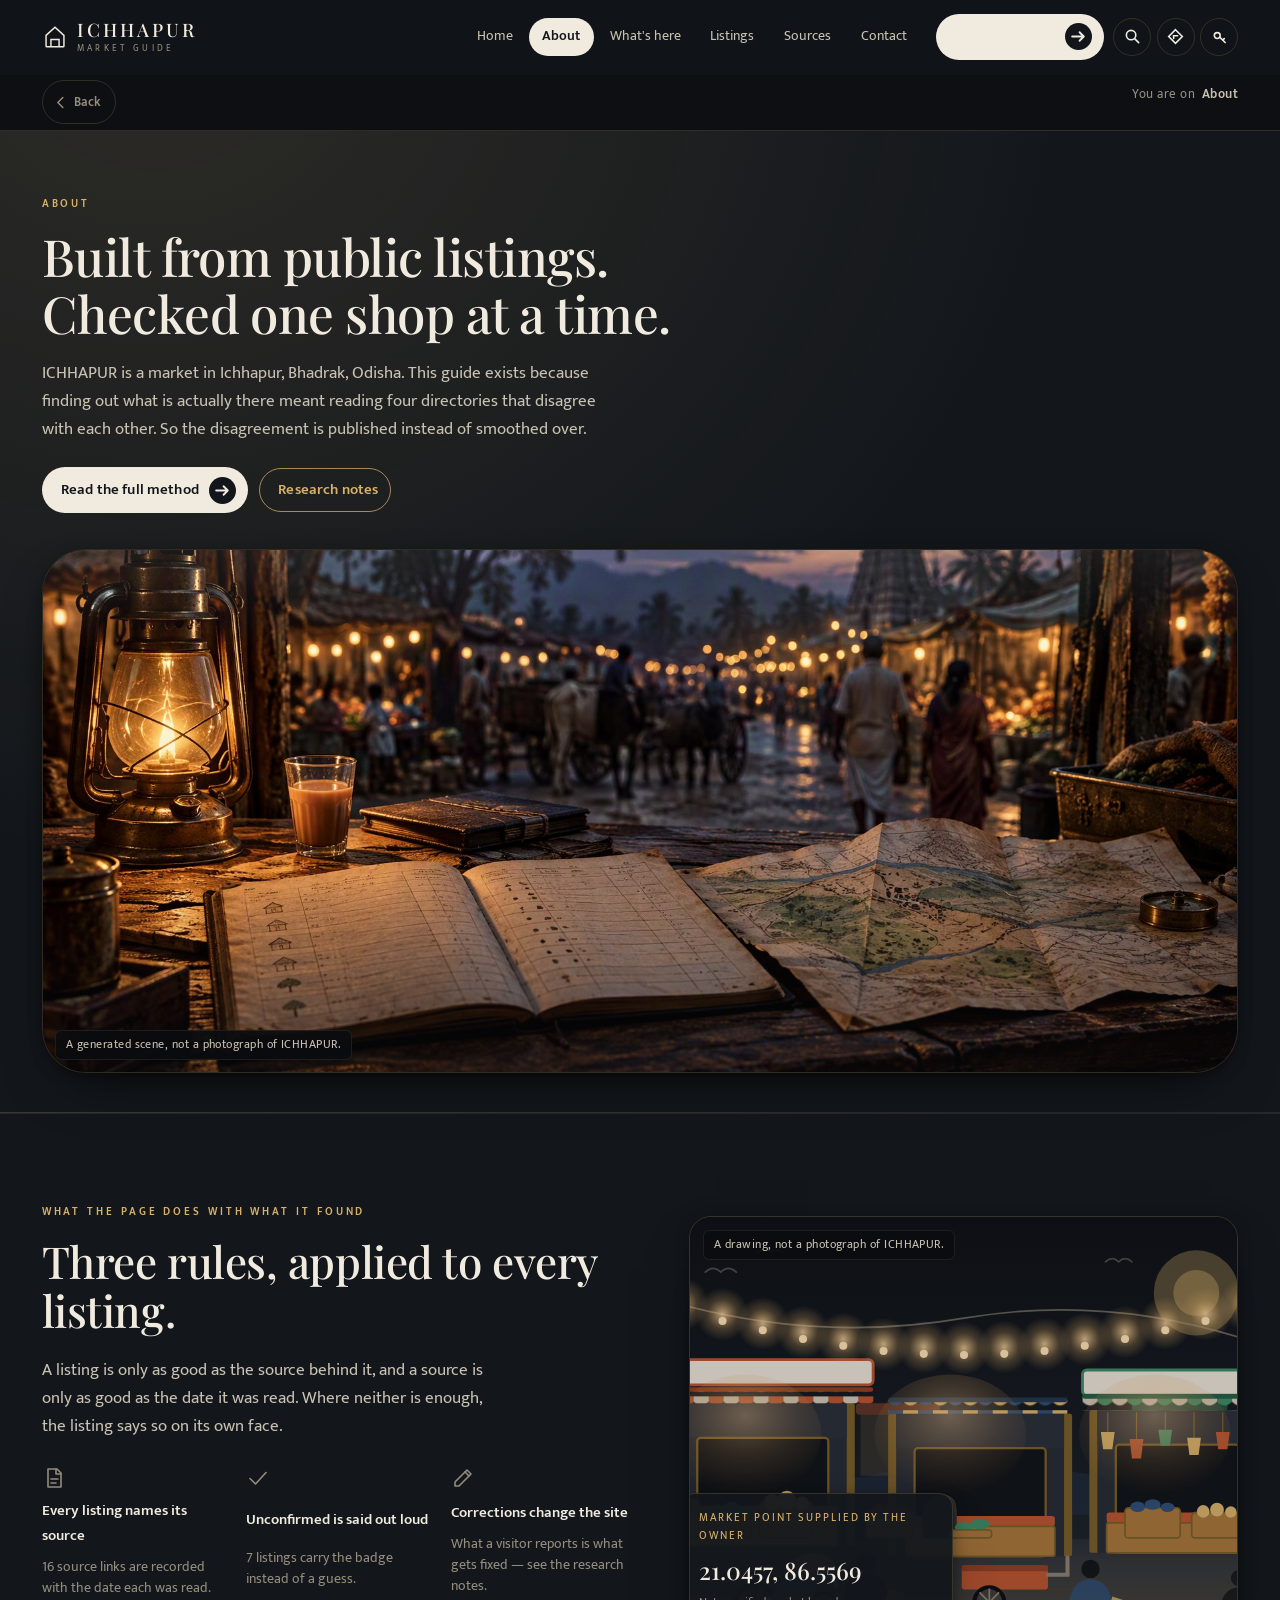
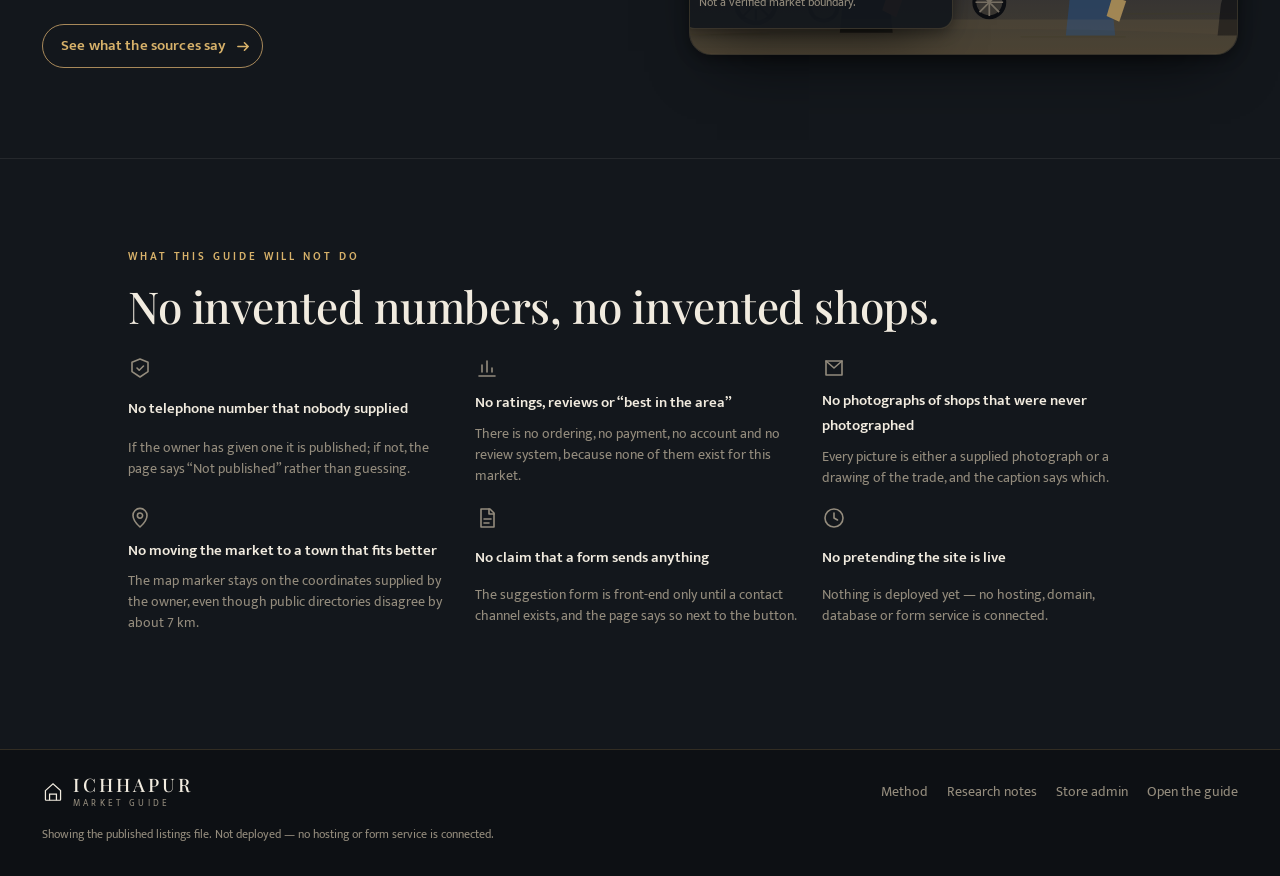
==== about.html @ 2d53d382 "ICHHAPUR market guide: eight pages from one data file Built with zero dependencies and no build step" ====
<!doctype html>
<html lang="en">
<head>
<meta charset="utf-8">
<meta name="viewport" content="width=device-width, initial-scale=1">
<title>About this guide — how the ICHHAPUR listings were gathered | Ichhapur, Bhadrak, Odisha 756127</title>
<meta name="description" content="How the ICHHAPUR market guide puts together its listings: what counts as a source, how an unconfirmed shop is labelled, and what the page will not invent.">
<meta name="theme-color" content="#0d0f12">
<link rel="icon" href="data:image/svg+xml,%3Csvg xmlns='http://www.w3.org/2000/svg' viewBox='0 0 32 32'%3E%3Crect width='32' height='32' rx='7' fill='%230d0f12'/%3E%3Cpath d='M6 15 16 7l10 8v10a1 1 0 0 1-1 1H7a1 1 0 0 1-1-1z' fill='none' stroke='%23d8b26a' stroke-width='2'/%3E%3C/svg%3E">
<link rel="preconnect" href="https://fonts.googleapis.com">
<link rel="preconnect" href="https://fonts.gstatic.com" crossorigin>
<link rel="stylesheet" href="https://fonts.googleapis.com/css2?family=Playfair+Display:wght@400;500;600&family=Mukta:wght@300;400;600;700&display=swap">
<link rel="stylesheet" href="assets/css/site-chrome.css">
<link rel="stylesheet" href="assets/css/landing.css">
<link rel="canonical" href="about.html">
<script>document.documentElement.className += " dk-js";</script>
</head>

<body class="dk">

<a class="dk-skip" href="#main">Skip to the content</a>

<div class="dk-frame">

  <main id="main">

    <header class="pagehead">
      <p class="eyebrow eyebrow--light">About</p>
      <h1>Built from public listings.<br>Checked one shop at a time.</h1>
      <p class="pagehead__lede">
        ICHHAPUR is a market in Ichhapur, Bhadrak, Odisha. This guide exists because finding
        out what is actually there meant reading four directories that disagree with each
        other. So the disagreement is published instead of smoothed over.
      </p>
      <div class="pagehead__row">
        <a class="pill pill--solid" href="index.html#about">
          Read the full method
          <svg width="15" height="15" viewBox="0 0 16 16" aria-hidden="true" focusable="false"><path d="M2 8h11M9 4l4 4-4 4" fill="none" stroke="currentColor" stroke-width="1.7" stroke-linecap="round" stroke-linejoin="round"/></svg>
        </a>
        <a class="pill pill--ghost" href="docs/research-notes.md">Research notes</a>
      </div>

      <figure class="pageshot">
        <img src="assets/img/dark/page-about.jpg" width="1792" height="1024"
             alt="Illustration of a market counter at dusk: a lit brass lantern beside an open ledger and a folded map, with a street of stalls and hanging bulbs receding behind."
             decoding="async">
        <figcaption class="shot__note">A generated scene, not a photograph of ICHHAPUR.</figcaption>
      </figure>
    </header>

    <section class="band band--about">
      <div class="band__grid">
        <div class="band__copy" data-reveal>
          <p class="eyebrow">What the page does with what it found</p>
          <h2>Three rules, applied to every listing.</h2>
          <p class="band__lede">
            A listing is only as good as the source behind it, and a source is only as good as
            the date it was read. Where neither is enough, the listing says so on its own face.
          </p>
          <ul class="feats" id="aboutFeats"></ul>
          <a class="pill pill--ghost" href="sources.html">
            See what the sources say
            <svg width="15" height="15" viewBox="0 0 16 16" aria-hidden="true" focusable="false"><path d="M2 8h11M9 4l4 4-4 4" fill="none" stroke="currentColor" stroke-width="1.7" stroke-linecap="round" stroke-linejoin="round"/></svg>
          </a>
        </div>

        <figure class="shot shot--tall" data-reveal>
          <img src="assets/img/dark/market-street-night.svg" width="1200" height="760"
               alt="Drawing of the market street at evening: three stalls under striped awnings with blank signboards, lit by a string of bulbs, with crates of produce, a hand cart, a cycle rickshaw and shoppers seen from behind."
               loading="lazy" decoding="async">
          <figcaption class="shot__note">A drawing, not a photograph of ICHHAPUR.</figcaption>
          <div class="floatcard">
            <span class="floatcard__k">Market point supplied by the owner</span>
            <strong id="floatCoords">21.0457, 86.5569</strong>
            <span class="floatcard__m" id="floatNote">Not a verified market boundary.</span>
          </div>
        </figure>
      </div>
    </section>

    <section class="band band--listings">
      <div class="band__copy band__copy--wide" data-reveal>
        <p class="eyebrow">What this guide will not do</p>
        <h2>No invented numbers, no invented shops.</h2>
        <ul class="feats" id="dontList">
          <li class="feat">
            <span class="feat__ico" aria-hidden="true">
              <svg width="24" height="24" viewBox="0 0 24 24" fill="none" stroke="currentColor" stroke-width="1.6" stroke-linecap="round" stroke-linejoin="round" focusable="false"><path d="M12 3 4 6.2v9.4L12 21l8-5.4V6.2z"/><path d="m9 12 2.2 2.2L15.5 10"/></svg>
            </span>
            <b>No telephone number that nobody supplied</b>
            <span>If the owner has given one it is published; if not, the page says “Not published” rather than guessing.</span>
          </li>
          <li class="feat">
            <span class="feat__ico" aria-hidden="true">
              <svg width="24" height="24" viewBox="0 0 24 24" fill="none" stroke="currentColor" stroke-width="1.6" stroke-linecap="round" stroke-linejoin="round" focusable="false"><path d="M4 20h16"/><path d="M7 16V9M12 16V5M17 16v-4"/></svg>
            </span>
            <b>No ratings, reviews or “best in the area”</b>
            <span>There is no ordering, no payment, no account and no review system, because none of them exist for this market.</span>
          </li>
          <li class="feat">
            <span class="feat__ico" aria-hidden="true">
              <svg width="24" height="24" viewBox="0 0 24 24" fill="none" stroke="currentColor" stroke-width="1.6" stroke-linecap="round" stroke-linejoin="round" focusable="false"><path d="M4 5h16v14H4z"/><path d="m4 5 8 7 8-7"/></svg>
            </span>
            <b>No photographs of shops that were never photographed</b>
            <span>Every picture is either a supplied photograph or a drawing of the trade, and the caption says which.</span>
          </li>
          <li class="feat">
            <span class="feat__ico" aria-hidden="true">
              <svg width="24" height="24" viewBox="0 0 24 24" fill="none" stroke="currentColor" stroke-width="1.6" stroke-linecap="round" stroke-linejoin="round" focusable="false"><path d="M12 21s7-6.4 7-11.6A7 7 0 0 0 5 9.4C5 14.6 12 21 12 21z"/><path d="M12 12.2a2.6 2.6 0 1 0 0-5.2 2.6 2.6 0 0 0 0 5.2z"/></svg>
            </span>
            <b>No moving the market to a town that fits better</b>
            <span>The map marker stays on the coordinates supplied by the owner, even though public directories disagree by about 7 km.</span>
          </li>
          <li class="feat">
            <span class="feat__ico" aria-hidden="true">
              <svg width="24" height="24" viewBox="0 0 24 24" fill="none" stroke="currentColor" stroke-width="1.6" stroke-linecap="round" stroke-linejoin="round" focusable="false"><path d="M6 3h9l4 4v14H6z"/><path d="M14 3v5h5"/><path d="M9 13h7M9 17h5"/></svg>
            </span>
            <b>No claim that a form sends anything</b>
            <span>The suggestion form is front-end only until a contact channel exists, and the page says so next to the button.</span>
          </li>
          <li class="feat">
            <span class="feat__ico" aria-hidden="true">
              <svg width="24" height="24" viewBox="0 0 24 24" fill="none" stroke="currentColor" stroke-width="1.6" stroke-linecap="round" stroke-linejoin="round" focusable="false"><circle cx="12" cy="12" r="9"/><path d="M12 7v5l3.5 2"/></svg>
            </span>
            <b>No pretending the site is live</b>
            <span>Nothing is deployed yet — no hosting, domain, database or form service is connected.</span>
          </li>
        </ul>
      </div>
    </section>

  </main>

</div><!-- /.dk-frame -->

<script src="data/stores.js"></script>
<script src="assets/js/market-data.js"></script>
<script src="assets/js/site-nav.js"></script>
<script src="assets/js/landing.js"></script>
</body>
</html>
---- assets/css/site-chrome.css ----
/* ============================================================================
   ICHHAPUR Market — shared page chrome
   ----------------------------------------------------------------------------
   The masthead, the back bar and the footer are identical on every page, so
   they live in one stylesheet and one script instead of being copied around.

   The colours are declared on the chrome elements themselves rather than on
   :root. That is deliberate: the guide (index.html) is a light cream page that
   loads this file for its header, and a :root block here would repaint its
   body text with dark-theme values.
   ========================================================================= */

.masthead,
.backbar,
.dk-foot,
.dk-skip {
  --frame: #101317;
  --ink: #f1ebdf;
  --ink-soft: #c9c1b2;
  --muted: #948c7d;
  --gold: #d8b26a;
  --gold-dim: #a8895a;
  --line: rgba(216, 178, 106, .18);
  --glass: rgba(255, 255, 255, .045);
  --serif: "Playfair Display", "Iowan Old Style", Georgia, "Times New Roman", serif;
  --sans: "Mukta", "Noto Sans", system-ui, -apple-system, "Segoe UI", sans-serif;
  --gutter: clamp(1.1rem, 4vw, 2.6rem);
  --ease: cubic-bezier(.22, .75, .28, 1);
  position: relative;
  box-sizing: border-box;
  color: var(--ink);
  font-family: var(--sans);
  line-height: 1.5;
}
.masthead *,
.backbar *,
.dk-foot *,
.dk-skip * { box-sizing: border-box; }
.masthead a,
.dk-foot a,
.backbar a { color: inherit; text-decoration: none; }
.masthead :focus-visible,
.backbar :focus-visible,
.dk-foot :focus-visible,
.dk-skip:focus-visible { outline: 2px solid var(--gold); outline-offset: 3px; border-radius: 4px; }

/* ------------------------------------------------------------- skip link */
.dk-skip {
  position: absolute; left: -9999px; top: 0; z-index: 60;
  background: var(--gold); color: #14100a; padding: .7rem 1.1rem; border-radius: 0 0 10px 0;
  font-weight: 600;
}
.dk-skip:focus { left: 0; }

/* -------------------------------------------------------------- masthead */
.masthead {
  position: sticky; top: 0; z-index: 40;
  display: flex; align-items: center; gap: 1rem;
  padding: .85rem var(--gutter);
  background: var(--frame);
  border-bottom: 1px solid transparent;
  transition: border-color .25s, background .25s;
}
.masthead.is-stuck { border-bottom-color: var(--line); background: #0d0f13; }

.brand { display: flex; align-items: center; gap: .6rem; color: var(--gold); flex: 0 0 auto; }
.brand__mark { display: grid; place-items: center; }
.brand__words { display: grid; line-height: 1; }
.brand__words b { font-family: var(--serif); font-weight: 500; font-size: 1.16rem; letter-spacing: .16em; color: var(--ink); }
.brand__words i { font-style: normal; font-size: .58rem; letter-spacing: .34em; text-transform: uppercase; color: var(--muted); margin-top: .28rem; }

.mastnav { margin-left: auto; }
.mastnav ul { display: flex; gap: .15rem; margin: 0; padding: 0; list-style: none; }
.mastnav li { margin: 0; }
.mastnav a {
  display: block; padding: .52rem .85rem; border-radius: 999px;
  font-size: .87rem; color: var(--ink-soft); transition: color .2s, background .2s;
}
.mastnav a:hover { color: var(--ink); background: var(--glass); }
.mastnav a[aria-current="page"] { background: var(--ink); color: #14171c; font-weight: 600; }

.masthead__tail { display: flex; align-items: center; gap: .55rem; }
.roundrow { display: flex; gap: .35rem; }
.round {
  display: grid; place-items: center; width: 38px; height: 38px; border-radius: 50%;
  border: 1px solid var(--line); color: var(--ink-soft);
  transition: color .2s, border-color .2s, background .2s;
}
.round:hover { color: var(--gold); border-color: var(--gold-dim); background: var(--glass); }

.burger {
  display: none; width: 42px; height: 38px; border: 1px solid var(--line);
  border-radius: 10px; background: none; padding: 0; cursor: pointer;
}
.burger span { display: block; width: 17px; height: 1.6px; background: var(--ink); margin: 4px auto; transition: transform .25s var(--ease); }
.nav-open .burger span:first-child { transform: translateY(3px) rotate(45deg); }
.nav-open .burger span:last-child { transform: translateY(-3px) rotate(-45deg); }

/* ------------------------------------------------------------------ pills */
.pill {
  display: inline-flex; align-items: center; gap: .6rem;
  min-height: 44px; padding: .55rem .7rem .55rem 1.15rem;
  border-radius: 999px; font-size: .92rem; font-weight: 600; letter-spacing: .01em;
  border: 1px solid transparent; touch-action: manipulation;
  transition: transform .18s var(--ease), background .2s, border-color .2s, color .2s;
}
.pill:hover { transform: translateY(-1px); }
.pill--solid { background: var(--ink); color: #12151a; }
.pill--solid:hover { background: #fff; }
.pill--solid svg {
  display: grid; place-items: center; background: #12151a; color: var(--ink);
  border-radius: 50%; padding: 5px; width: 27px; height: 27px;
}
.pill--ghost { border-color: var(--gold-dim); color: var(--gold); }
.pill--ghost:hover { background: rgba(216, 178, 106, .1); border-color: var(--gold); }
.pillrow { display: flex; flex-wrap: wrap; gap: .7rem; }

/* -------------------------------------------------------------- back bar */
/* Every page except Home gets one. It is a real link to the page above it, so
   it still works before site-nav.js runs; the script only upgrades it to a
   "go back the way you came" when there is somewhere to go back to.
   It sticks just under the masthead — site-nav.js measures the masthead and
   writes the offset, because that height comes from padding and font size and
   is not a number worth hard-coding here. */
.backbar {
  position: sticky; z-index: 39;
  display: flex; align-items: center; gap: .6rem;
  padding: .35rem var(--gutter);
  background: #0d0f13;
  border-bottom: 1px solid var(--line);
  font-size: .82rem; color: var(--muted);
}
.backbar__btn {
  display: inline-flex; align-items: center; gap: .45rem;
  min-height: 44px; padding: .4rem .85rem .4rem .6rem;
  border: 1px solid var(--line); border-radius: 999px;
  color: var(--ink-soft); font-weight: 600; background: none; cursor: pointer;
  transition: color .2s, border-color .2s, background .2s;
}
.backbar__btn:hover { color: var(--gold); border-color: var(--gold-dim); background: var(--glass); }
.backbar__btn svg { transition: transform .2s var(--ease); }
.backbar__btn:hover svg { transform: translateX(-3px); }
.backbar__here { display: flex; align-items: center; gap: .4rem; margin-left: auto; letter-spacing: .04em; }
.backbar__here b { color: var(--ink-soft); font-weight: 600; }

/* ---------------------------------------------------------------- footer */
.dk-foot {
  display: flex; flex-wrap: wrap; align-items: center; gap: 1.1rem 1.8rem;
  padding: 1.6rem var(--gutter) 2rem; border-top: 1px solid var(--line);
  background: #0d1014;
}
.brand--foot { color: var(--gold); }
.dk-foot__nav { display: flex; flex-wrap: wrap; gap: 1.2rem; margin-left: auto; font-size: .87rem; }
.dk-foot__nav a { color: var(--muted); transition: color .2s; }
.dk-foot__nav a:hover { color: var(--gold); }
.dk-foot__status { width: 100%; margin: 0; font-size: .78rem; color: var(--muted); }
.dk-foot__status.is-local { color: var(--gold); }

/* ------------------------------------------------------------ responsive */
@media (max-width: 899px) {
  .mastnav {
    position: fixed; inset: 62px 0 auto; padding: .6rem var(--gutter) 1.2rem;
    background: rgba(13, 15, 19, .98); border-bottom: 1px solid var(--line);
    display: none; margin-left: 0; z-index: 39;
  }
  .nav-open .mastnav { display: block; }
  .mastnav ul { flex-direction: column; gap: .1rem; }
  .mastnav a { padding: .8rem .4rem; border-radius: 8px; font-size: 1rem; min-height: 44px; }
  .burger { display: block; }
  .masthead__tail .pill--solid { display: none; }
  .backbar__here { display: none; }
}

@media (prefers-reduced-motion: reduce) {
  .pill:hover { transform: none; }
  .backbar__btn:hover svg { transform: none; }
  .masthead { transition: none; }
}

/* The chrome carries its own colour tokens, so a page's contrast override does
   not reach it — this raises the header, back bar and footer too. */
@media (prefers-contrast: more) {
  .masthead, .backbar, .dk-foot, .dk-skip {
    --muted: #c4bcad;
    --line: rgba(216, 178, 106, .5);
  }
  .mastnav a { color: var(--ink); }
}

@media print {
  .masthead, .backbar, .dk-foot { display: none !important; }
}
---- assets/css/landing.css ----
/* ============================================================================
   ICHHAPUR Market — landing page, dark gold theme
   ----------------------------------------------------------------------------
   Self-contained: this page does not load styles.css, so the guide keeps its
   own light identity untouched. Colours and type are re-declared here.

   Content rule that shapes this file: every number, label and quotation on the
   page is computed from data/stores.js. Nothing here is a stock statistic, a
   star rating or a customer review, because none of those exist for this market.
   ========================================================================= */

/* --------------------------------------------------------------- 1. tokens */
:root {
  --bg: #0b0d10;
  --frame: #101317;
  --band: #13171c;
  --band-2: #171c22;
  --panel: #1a2027;
  --ink: #f1ebdf;
  --ink-soft: #c9c1b2;
  --muted: #948c7d;
  --gold: #d8b26a;
  --gold-dim: #a8895a;
  --clay: #b8552f;
  --palm: #3f8b66;
  --line: rgba(216, 178, 106, .18);
  --line-soft: rgba(241, 235, 223, .08);
  --glass: rgba(255, 255, 255, .045);
  --glass-2: rgba(255, 255, 255, .07);
  --shadow: 0 24px 60px -28px rgba(0, 0, 0, .85), 0 4px 14px rgba(0, 0, 0, .35);
  --serif: "Playfair Display", "Iowan Old Style", Georgia, "Times New Roman", serif;
  --sans: "Mukta", "Noto Sans", system-ui, -apple-system, "Segoe UI", sans-serif;
  --gutter: clamp(1.1rem, 4vw, 2.6rem);
  --r: 14px;
  --r-lg: 22px;
  --ease: cubic-bezier(.22, .75, .28, 1);
}

/* ---------------------------------------------------------------- 2. reset */
*, *::before, *::after { box-sizing: border-box; }
html { -webkit-text-size-adjust: 100%; scroll-behavior: smooth; }
body {
  margin: 0; background: var(--bg); color: var(--ink);
  font-family: var(--sans); font-weight: 400; font-size: clamp(1rem, .96rem + .2vw, 1.06rem);
  line-height: 1.65; overflow-wrap: break-word;
}
img, svg { display: block; max-width: 100%; }
h1, h2, h3 { font-family: var(--serif); font-weight: 500; line-height: 1.12; margin: 0 0 .5em; letter-spacing: -.01em; }
h1 { font-size: clamp(2.5rem, 6.2vw, 4.4rem); }
h2 { font-size: clamp(1.85rem, 3.5vw, 2.75rem); }
h3 { font-size: 1.16rem; font-family: var(--sans); font-weight: 600; line-height: 1.3; }
p { margin: 0 0 1rem; }
a { color: inherit; text-decoration: none; }
ul, ol, dl, dd { margin: 0; padding: 0; list-style: none; }
button { font: inherit; color: inherit; background: none; border: 0; cursor: pointer; }
:focus-visible { outline: 2px solid var(--gold); outline-offset: 3px; border-radius: 4px; }

/* ------------------------------------------------------- 3. page container */
/* The page used to float as a rounded card on top of a blurred copy of itself.
   It now runs edge to edge, so this is just the background colour.
   The masthead, back bar and footer are shared with every other page and live
   in site-chrome.css. */
.dk-frame { position: relative; background: var(--frame); overflow-x: clip; }

/* -------------------------------------------------------------- 6. hero */
/* The photograph is a backdrop, so it gets its own layer and its own opacity:
   `.hero__media` holds the image and nothing else, which keeps the text, the
   stat cards and the buttons at full strength above it. The colour on `.hero`
   is what shows if the image fails to load. */
.hero { position: relative; isolation: isolate; overflow: hidden; background-color: #0b0d10; }
.hero__media { position: absolute; inset: 0; z-index: -2; }
.hero__media img {
  width: 100%; height: 100%; object-fit: cover; object-position: 62% 62%;
  opacity: .8;
}
/* Light enough on the right for the storefronts to read, heavy enough on the
   left for the headline, and darker along the bottom where the copy sits. */
.hero::after {
  content: ""; position: absolute; inset: 0; z-index: -1;
  background:
    linear-gradient(90deg, rgba(11, 13, 16, .93) 0 20%, rgba(11, 13, 16, .6) 44%, rgba(11, 13, 16, .16) 72%, rgba(11, 13, 16, .34) 100%),
    linear-gradient(0deg, rgba(11, 13, 16, .84) 0 9%, rgba(11, 13, 16, .22) 44%, rgba(11, 13, 16, .4) 100%);
}
.hero__ghost {
  position: absolute; top: clamp(.4rem, 3vw, 2.2rem); left: 50%; transform: translateX(-50%);
  z-index: -1; margin: 0; white-space: nowrap; pointer-events: none;
  font-family: var(--serif); font-weight: 500;
  font-size: clamp(4.4rem, 17vw, 12.5rem); letter-spacing: .1em; line-height: .8;
  color: rgba(241, 235, 223, .1);
  text-shadow: 0 0 60px rgba(216, 178, 106, .12);
}
.hero__inner {
  display: grid; gap: 2rem; align-items: end;
  min-height: clamp(520px, 74vh, 720px);
  padding: clamp(3rem, 9vw, 6rem) var(--gutter) clamp(4.2rem, 8vw, 5.6rem);
}
.hero__copy { max-width: 34rem; }
.hero__copy h1 { margin-bottom: .35em; }
.hero__lede { color: var(--ink-soft); font-size: 1.04rem; max-width: 33ch; margin-bottom: 1.6rem; }

.eyebrow {
  font-size: .7rem; letter-spacing: .26em; text-transform: uppercase;
  color: var(--gold); font-weight: 600; margin: 0 0 .9rem;
}
.eyebrow--light { color: var(--gold); }

.statcards { display: grid; gap: .7rem; margin-left: auto; width: min(100%, 19rem); }
/* iOS-style frosted glass: a 40% fill sitting on a blurred, saturated copy of
   whatever the hero shows behind it, lit from the top edge. The blur is on the
   card's own backdrop only — no text, image or button inherits an opacity. */
.statcard {
  position: relative; padding: .95rem 1.1rem 1rem;
  background: rgba(22, 28, 36, .4);
  -webkit-backdrop-filter: blur(18px) saturate(180%);
  backdrop-filter: blur(18px) saturate(180%);
  border: 1px solid rgba(241, 235, 223, .16);
  border-radius: 18px;
  box-shadow: 0 10px 28px rgba(6, 8, 11, .34), inset 0 1px 0 rgba(255, 255, 255, .22);
}
/* the sheen that makes the top edge read as glass */
.statcard::after {
  content: ""; position: absolute; inset: 0; border-radius: inherit; pointer-events: none;
  background: linear-gradient(180deg,
    rgba(255, 255, 255, .2) 0, rgba(255, 255, 255, .05) 34%, rgba(255, 255, 255, 0) 62%);
}
.statcard::before {
  content: ""; position: absolute; left: 1.1rem; top: 0; width: 34px; height: 2px; z-index: 1;
  background: var(--gold); border-radius: 2px;
}
.statcard b {
  position: relative; z-index: 1;
  display: block; font-family: var(--serif); font-weight: 500;
  font-size: clamp(1.6rem, 3.4vw, 2.1rem); line-height: 1.05; color: var(--ink);
  font-variant-numeric: tabular-nums;
}
.statcard span {
  position: relative; z-index: 1;
  display: block; font-size: .8rem; color: #ded6c7; margin-top: .3rem; line-height: 1.4;
}
/* No backdrop-filter (older Firefox/Safari) or the visitor asked for less
   transparency: keep the shape, drop the glass, stay opaque and legible. */
@supports not ((backdrop-filter: blur(1px)) or (-webkit-backdrop-filter: blur(1px))) {
  .statcard { background: rgba(22, 28, 36, .9); }
}
@media (prefers-reduced-transparency: reduce) {
  .statcard {
    background: #171d23;
    -webkit-backdrop-filter: none; backdrop-filter: none;
    box-shadow: none; border-color: var(--line);
  }
  .statcard::after { display: none; }
}

.hero__chip {
  position: absolute; left: var(--gutter); bottom: clamp(3.4rem, 6vw, 4.4rem); margin: 0;
  font-size: .7rem; letter-spacing: .3em; text-transform: uppercase; color: var(--gold);
  padding: .35rem .7rem; border: 1px solid var(--line); border-radius: 4px;
  background: rgba(11, 13, 16, .5);
}

.ticker {
  position: relative; overflow: hidden;
  border-top: 1px solid rgba(216, 178, 106, .4); border-bottom: 1px solid rgba(216, 178, 106, .4);
  background: linear-gradient(90deg, #c9a15c, #e3c184 45%, #c08d47);
}
.ticker__track { display: flex; width: max-content; animation: ticker 46s linear infinite; }
.ticker__row {
  display: flex; align-items: center; gap: 1.6rem; padding: .55rem 1.6rem .55rem 0;
  font-size: .74rem; letter-spacing: .2em; text-transform: uppercase; color: #21190c; font-weight: 600;
  white-space: nowrap;
}
.ticker__row i { font-style: normal; opacity: .45; }
@keyframes ticker { to { transform: translateX(-50%); } }

/* -------------------------------------------------------------- 7. bands */
.band { padding: clamp(3.2rem, 8vw, 5.6rem) var(--gutter); border-top: 1px solid var(--line-soft); }
.band--about { background: var(--band); }
.band--trades { background: var(--frame); }
.band--listings { background: var(--band); }
.band--feature { background: var(--frame); }
.band--sources { background: var(--band-2); }
.band--contact { background: linear-gradient(180deg, var(--frame), #0d1014); }

.band__grid { display: grid; gap: clamp(1.8rem, 4vw, 3.2rem); align-items: center; }
.band__head {
  display: flex; flex-wrap: wrap; align-items: end; justify-content: space-between;
  gap: 1.2rem; margin-bottom: clamp(1.6rem, 3.4vw, 2.6rem);
}
.band__lede { color: var(--ink-soft); max-width: 46ch; }
.band__copy--wide { max-width: 64rem; margin-inline: auto; }
.band__lede--wide { max-width: 62ch; margin-bottom: 1.6rem; }
.band__sad { color: var(--muted); font-style: italic; }

.feats { display: grid; gap: 1.1rem; margin: 1.6rem 0; }
.feat { display: grid; grid-template-columns: 34px 1fr; gap: .8rem; align-items: start; }
.feat__ico { color: var(--gold); }
.feat b { display: block; font-size: .96rem; font-weight: 600; }
.feat span { font-size: .87rem; color: var(--muted); line-height: 1.5; }

/* images ---------------------------------------------------- */
.shot { position: relative; margin: 0; border-radius: var(--r-lg); overflow: hidden; border: 1px solid var(--line); box-shadow: var(--shadow); }
.shot img { width: 100%; height: 100%; object-fit: cover; aspect-ratio: 4 / 3; }
.shot--tall img { aspect-ratio: 5 / 4; }
.shot--wide img { aspect-ratio: 16 / 10; }
.shot--contact img { aspect-ratio: 16 / 10; }
.shot__note {
  position: absolute; left: .8rem; bottom: .75rem; margin: 0;
  font-size: .72rem; letter-spacing: .04em; color: var(--ink-soft);
  background: rgba(11, 13, 16, .92); border: 1px solid var(--line-soft);
  padding: .3rem .6rem; border-radius: 6px;
}
/* the tall about shot carries the floating coordinate card in its bottom-left,
   so its caption has to live at the top instead */
.shot--tall .shot__note { bottom: auto; top: .8rem; }
.shot__cta { position: absolute; right: 1rem; bottom: 1rem; }

.floatcard {
  position: absolute; left: -0.6rem; bottom: 1.6rem;
  width: min(84%, 17rem); padding: 1rem 1.1rem;
  background: rgba(20, 24, 29, .95); border: 1px solid var(--line); border-radius: var(--r);
  box-shadow: var(--shadow);
}
.floatcard__k { display: block; font-size: .68rem; letter-spacing: .18em; text-transform: uppercase; color: var(--gold); }
.floatcard strong {
  display: block; font-family: var(--serif); font-weight: 500; font-size: 1.5rem;
  margin: .3rem 0 .2rem; font-variant-numeric: tabular-nums;
}
.floatcard__m { display: block; font-size: .78rem; color: var(--muted); line-height: 1.45; }

/* trades ---------------------------------------------------- */
.tradegrid { display: grid; gap: .8rem; grid-template-columns: repeat(auto-fit, minmax(min(100%, 15.5rem), 1fr)); }
.tcard { display: flex; min-width: 0; }
.tcard__link {
  position: relative; display: flex; flex-direction: column; gap: .45rem;
  flex: 1; padding: 1.15rem 1.1rem 1.2rem;
  color: inherit; text-decoration: none;
  background: linear-gradient(180deg, var(--panel), #151a20);
  border: 1px solid var(--line-soft); border-radius: var(--r);
  transition: transform .2s var(--ease), border-color .2s, background .2s;
}
.tcard__link:hover, .tcard__link:focus-visible { transform: translateY(-3px); border-color: var(--gold-dim); }
.tcard__ico { color: var(--gold); margin-bottom: .35rem; }
.tcard__link h3 { margin: 0; font-family: var(--serif); font-weight: 500; font-size: 1.16rem; line-height: 1.25; }
.tcard__link p { margin: 0; font-size: .86rem; color: var(--muted); line-height: 1.55; }
.tcard__foot { display: flex; align-items: center; justify-content: space-between; margin-top: auto; padding-top: .8rem; font-size: .82rem; color: var(--gold); font-weight: 600; }
.tcard__arrow { font-variant-numeric: tabular-nums; transition: transform .2s var(--ease); }
.tcard__link:hover .tcard__arrow { transform: translateX(4px); }

/* listings -------------------------------------------------- */
.lgrid { display: grid; gap: .9rem; grid-template-columns: repeat(auto-fit, minmax(min(100%, 14.5rem), 1fr)); }
.lcard { min-width: 0; }
.lcard a {
  display: block; height: 100%; padding: .7rem .85rem .95rem;
  background: var(--panel); border: 1px solid var(--line-soft); border-radius: var(--r);
  transition: transform .2s var(--ease), border-color .2s, box-shadow .2s;
}
.lcard a:hover { transform: translateY(-3px); border-color: var(--gold-dim); box-shadow: var(--shadow); }
.lcard__img {
  width: 100%; height: auto; aspect-ratio: 16 / 9; object-fit: cover;
  border-radius: 9px; border: 1px solid var(--line-soft); background: #0f1216; margin-bottom: .7rem;
}
.lcard__img--photo { object-fit: cover; }
.lcard h3 { margin: 0 0 .3rem; font-family: var(--serif); font-weight: 500; font-size: 1.12rem; line-height: 1.25; overflow-wrap: anywhere; }
.lcard__meta { display: flex; flex-wrap: wrap; gap: .3rem .6rem; margin: 0; font-size: .8rem; color: var(--muted); }
.lcard__dist { color: var(--gold); font-weight: 600; font-variant-numeric: tabular-nums; }
.lcard__flag {
  display: inline-block; margin-top: .55rem; padding: .18rem .5rem; border-radius: 5px;
  font-size: .7rem; letter-spacing: .06em; text-transform: uppercase; font-weight: 600;
}
.lcard__flag--ok { color: var(--palm); border: 1px solid rgba(63, 139, 102, .45); }
.lcard__flag--warn { color: var(--gold); border: 1px solid rgba(216, 178, 106, .45); }

/* feature --------------------------------------------------- */
.facts { display: grid; gap: .55rem; margin: 1.4rem 0 1.7rem; }
.facts > div { display: grid; grid-template-columns: 9.5rem 1fr; gap: .8rem; font-size: .9rem; border-bottom: 1px solid var(--line-soft); padding-bottom: .5rem; }
.facts dt { color: var(--gold); font-size: .78rem; letter-spacing: .12em; text-transform: uppercase; padding-top: .15rem; }
.facts dd { margin: 0; color: var(--ink-soft); }
.facts--tail { margin-bottom: 0; }

/* sources --------------------------------------------------- */
.quoter { display: grid; grid-template-columns: auto 1fr auto; align-items: center; gap: .8rem; }
.quoter__nav {
  display: grid; place-items: center; width: 42px; height: 42px; border-radius: 50%;
  border: 1px solid var(--line); color: var(--ink-soft); transition: color .2s, border-color .2s, background .2s;
}
.quoter__nav:hover { color: var(--gold); border-color: var(--gold-dim); background: var(--glass); }
.quote {
  position: relative; margin: 0; padding: 1.5rem clamp(1.1rem, 3vw, 2rem) 1.4rem;
  background: linear-gradient(180deg, var(--glass-2), var(--glass));
  border: 1px solid var(--line); border-radius: var(--r-lg);
}
.quote__mark { color: rgba(216, 178, 106, .35); margin-bottom: .5rem; }
.quote__text {
  margin: 0 0 1rem; font-family: var(--serif); font-size: clamp(1.05rem, 1.7vw, 1.35rem);
  line-height: 1.5; color: var(--ink);
}
.quote__foot { display: flex; flex-wrap: wrap; gap: .35rem .9rem; align-items: baseline; }
.quote__who { font-weight: 600; font-size: .92rem; color: var(--gold); }
.quote__meta { font-size: .8rem; color: var(--muted); }
.quote__src { font-size: .8rem; color: var(--muted); }
.quote__src a { color: var(--ink-soft); text-decoration: underline; text-underline-offset: 3px; }
.quote__src a:hover { color: var(--gold); }
.quoter__count { margin: 1.1rem 0 0; font-size: .78rem; letter-spacing: .16em; text-transform: uppercase; color: var(--muted); text-align: center; }

/* contact --------------------------------------------------- */
.addr { display: grid; gap: .9rem; align-content: start; }
.addr > div { border-left: 2px solid var(--gold-dim); padding-left: .95rem; }
.addr dt { font-size: .7rem; letter-spacing: .2em; text-transform: uppercase; color: var(--muted); margin-bottom: .2rem; }
.addr dd { font-size: .96rem; color: var(--ink); }
.addr dd small { display: block; color: var(--muted); font-size: .8rem; margin-top: .2rem; }

/* ------------------------------------------------- 8b. home cards + page head */
/* Home is the hero plus one card per page; the cards reuse the trade-card
   skin so there is only one card style on this site. */
.navcards {
  display: grid; gap: .8rem;
  grid-template-columns: repeat(auto-fit, minmax(min(100%, 17rem), 1fr));
}
.navcards .tcard__link { background: linear-gradient(180deg, var(--panel), #151a20); }

.pagehead {
  padding: clamp(2.4rem, 6vw, 4rem) var(--gutter) clamp(1.6rem, 4vw, 2.4rem);
  background:
    radial-gradient(120% 140% at 12% -10%, rgba(216, 178, 106, .13), transparent 60%),
    var(--band);
  border-bottom: 1px solid var(--line-soft);
}
.pagehead h1 { font-size: clamp(2rem, 4.6vw, 3.2rem); margin-bottom: .35em; }
.pagehead__lede { color: var(--ink-soft); max-width: 58ch; margin: 0; }
.pagehead__row { display: flex; flex-wrap: wrap; align-items: center; gap: .7rem; margin-top: 1.4rem; }
.band__note { color: var(--muted); font-size: .84rem; max-width: 62ch; margin: 1.3rem 0 0; }

/* The sub-pages each open with one wide rounded image. The radius is a clamp
   rather than a fixed px so the corner keeps the same visual proportion as the
   picture shrinks, and aspect-ratio reserves the space before the file decodes. */
.pageshot {
  position: relative; isolation: isolate; margin: clamp(1.5rem, 4vw, 2.2rem) 0 0;
  overflow: hidden; background: #0b0d10;
  border: 1px solid var(--line); border-radius: clamp(26px, 4.6vw, 44px);
  box-shadow: var(--shadow), inset 0 1px 0 rgba(255, 255, 255, .13);
}
.pageshot img {
  display: block; width: 100%; height: 100%;
  aspect-ratio: 4 / 3; object-fit: cover; object-position: 50% 52%;
}
.pageshot::before {
  content: ""; position: absolute; inset: 0; pointer-events: none;
  background:
    linear-gradient(180deg, rgba(255, 255, 255, .1), rgba(255, 255, 255, 0) 20%),
    linear-gradient(0deg, rgba(11, 13, 16, .46), rgba(11, 13, 16, 0) 34%);
}
.pageshot .shot__note { z-index: 1; }

/* ---------------------------------------------------- 8c. source list */
/* The sources page lists every link in the file, so the listing itself is the
   evidence — no separate "trust us" copy needed. */
.srclist { display: grid; gap: .9rem; grid-template-columns: repeat(auto-fit, minmax(min(100%, 20rem), 1fr)); }
.srcrow { border: 1px solid var(--line-soft); border-radius: var(--r); padding: 1rem 1.1rem; background: var(--panel); }
.srcrow__name { font-family: var(--serif); font-weight: 500; font-size: 1.12rem; line-height: 1.25; margin: 0 0 .3rem; overflow-wrap: anywhere; }
.srcrow__meta { display: flex; flex-wrap: wrap; gap: .3rem .8rem; margin: 0 0 .75rem; font-size: .8rem; color: var(--muted); }
.srcrow__warn { color: var(--gold); font-weight: 600; }
.srcrow__links { display: grid; gap: .4rem; }
.srcrow__links li { display: flex; flex-wrap: wrap; align-items: baseline; gap: .5rem; font-size: .87rem; }
.srcrow__links a { color: var(--ink-soft); text-decoration: underline; text-underline-offset: 3px; overflow-wrap: anywhere; }
.srcrow__links a:hover { color: var(--gold); }
.srcrow__date { color: var(--muted); font-size: .76rem; letter-spacing: .05em; white-space: nowrap; }
.facts dd small { display: block; color: var(--muted); font-size: .8rem; margin-top: .2rem; }

/* ------------------------------------------------------- 9. reveal / js */
.dk-js [data-reveal] { opacity: 0; transform: translateY(16px); transition: opacity .6s var(--ease), transform .6s var(--ease); }
.dk-js [data-reveal].is-in { opacity: 1; transform: none; }

/* ------------------------------------------------------- 10. responsive */
@media (min-width: 620px) {
  .feats { grid-template-columns: repeat(3, 1fr); gap: 1.1rem; }
  .feat { grid-template-columns: 1fr; gap: .5rem; }
  .pageshot img { aspect-ratio: 16 / 9; }
}
@media (min-width: 900px) {
  .hero__inner { grid-template-columns: minmax(0, 1fr) auto; }
  .pageshot img { aspect-ratio: 16 / 7; }
  .band__grid { grid-template-columns: minmax(0, 1fr) minmax(0, .92fr); }
  .band__grid--feature { grid-template-columns: minmax(0, .82fr) minmax(0, 1.18fr); }
  .band__grid--sources { grid-template-columns: minmax(0, .8fr) minmax(0, 1.2fr); }
  .band__grid--contact { grid-template-columns: minmax(0, 1.05fr) minmax(0, .75fr) minmax(0, .95fr); }
}
@media (max-width: 899px) {
  .hero__ghost { font-size: clamp(3.4rem, 20vw, 7rem); }
  /* A narrow hero crops the wide picture down to its middle, and the lit
     storefronts are right of centre — so pull the crop that way instead of
     showing the empty road on the left. */
  .hero__media img { object-position: 84% 56%; }
  .statcards { margin-left: 0; width: 100%; grid-template-columns: repeat(auto-fit, minmax(min(100%, 11rem), 1fr)); }
  .floatcard { position: static; width: 100%; margin-top: -1.4rem; }
  .facts > div { grid-template-columns: 1fr; gap: .15rem; }
}
@media (max-width: 639px) {
  .quote { padding-left: .95rem; padding-right: .95rem; }
  .quoter { grid-template-columns: auto minmax(0, 1fr) auto; gap: .4rem; }
}

/* -------------------------------------------------- 11. motion + print */
@media (prefers-reduced-motion: reduce) {
  html { scroll-behavior: auto; }
  .ticker__track { animation: none; }
  .dk-js [data-reveal] { opacity: 1; transform: none; transition: none; }
  .tcard__link:hover, .lcard a:hover { transform: none; }
}
@media (prefers-contrast: more) {
  :root { --muted: #c4bcad; --line: rgba(216, 178, 106, .5); --line-soft: rgba(241, 235, 223, .22); }
  .hero::after { background: rgba(11, 13, 16, .92); }
}
@media print {
  .ticker, .quoter__nav, .hero__ghost, .pageshot { display: none !important; }
  .dk-frame { background: #fff; }
  body { background: #fff; color: #000; }
  .hero__media { display: none; }
  /* glass over white paper prints as a muddy rectangle */
  .statcard { background: #fff; border: 1px solid #bbb; box-shadow: none; }
  .statcard::after { display: none; }
  .statcard b, .statcard span { color: #000; }
  .dk-js [data-reveal] { opacity: 1 !important; transform: none !important; }
}
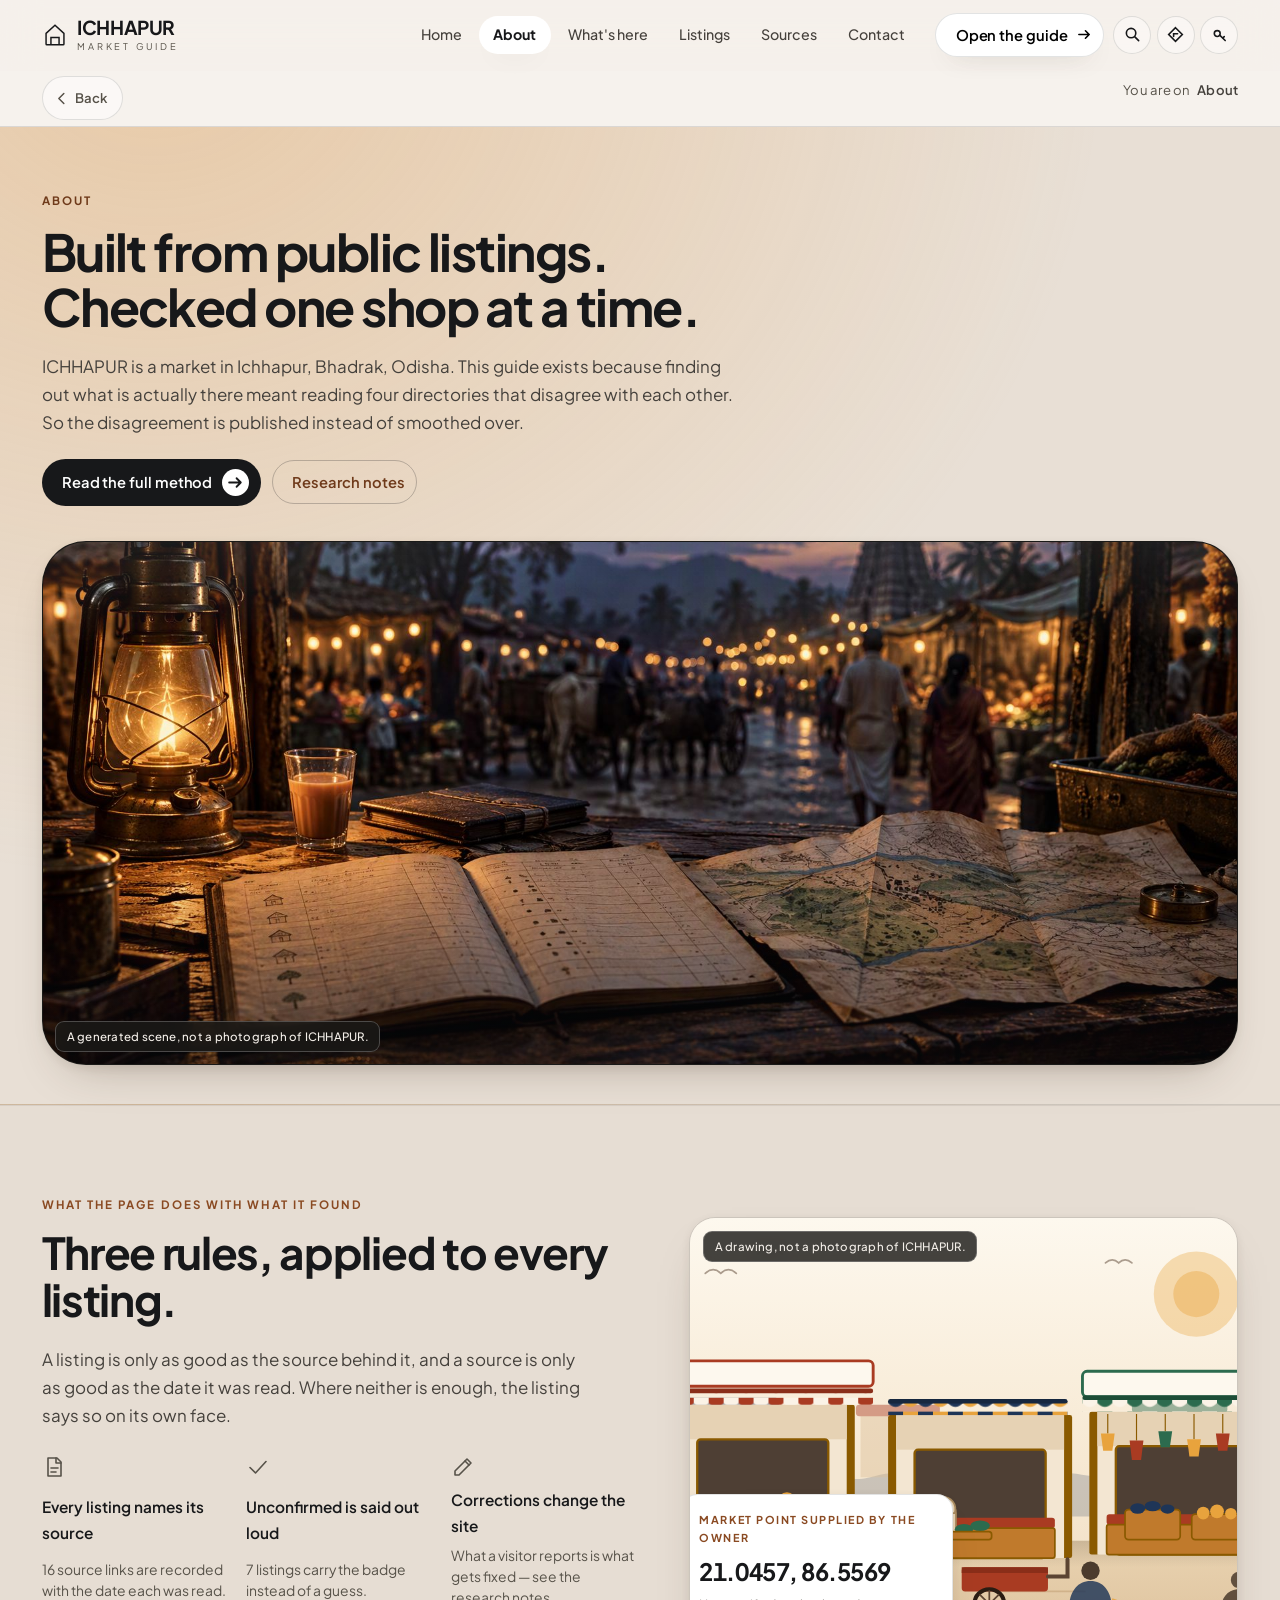
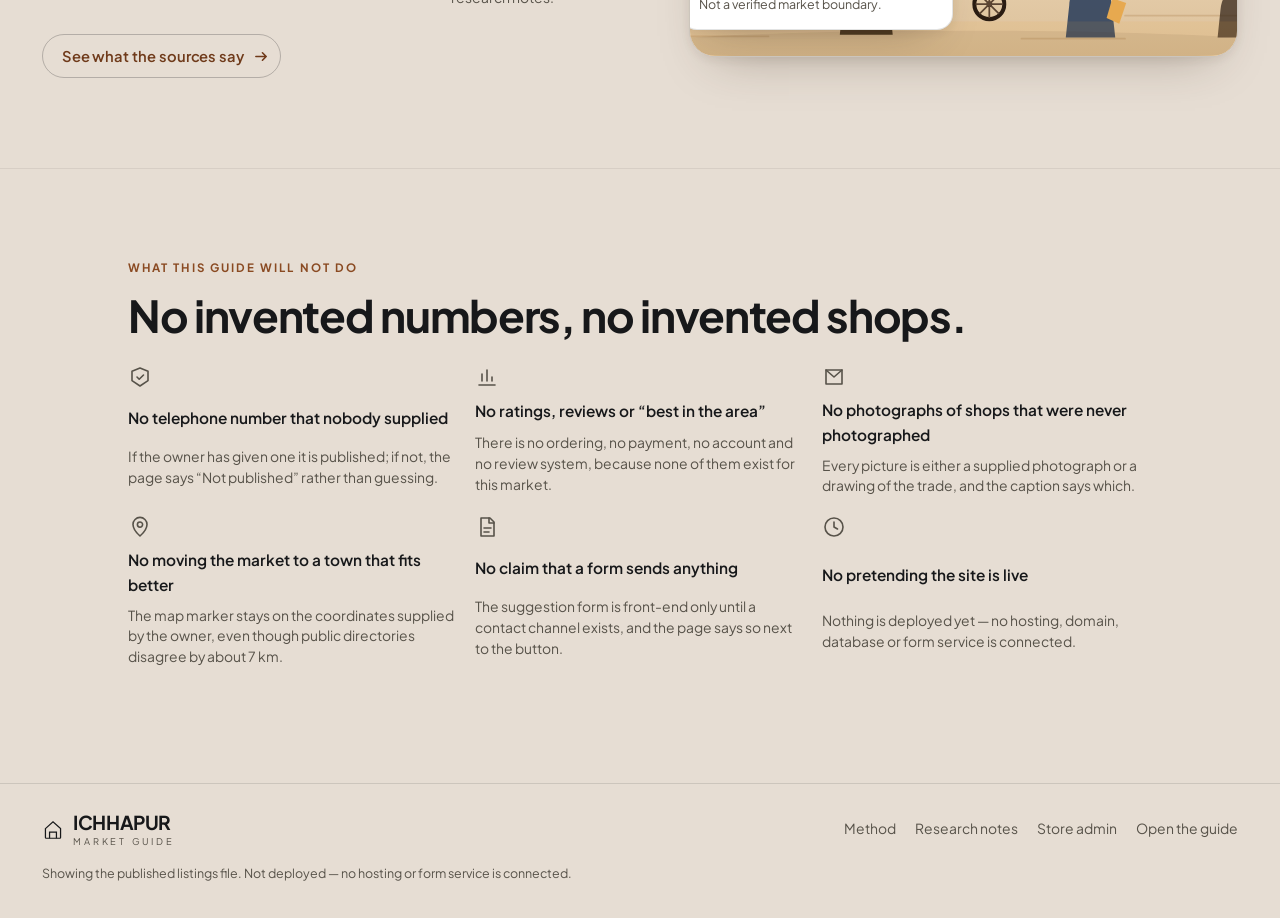
==== commit 84fd42af: "Finish the theme: measured contrast, a motion layer, and two checkers The site had grown to eight pa" ====
--- a/about.html
+++ b/about.html
@@ -5,11 +5,24 @@
 <meta name="viewport" content="width=device-width, initial-scale=1">
 <title>About this guide — how the ICHHAPUR listings were gathered | Ichhapur, Bhadrak, Odisha 756127</title>
 <meta name="description" content="How the ICHHAPUR market guide puts together its listings: what counts as a source, how an unconfirmed shop is labelled, and what the page will not invent.">
-<meta name="theme-color" content="#0d0f12">
-<link rel="icon" href="data:image/svg+xml,%3Csvg xmlns='http://www.w3.org/2000/svg' viewBox='0 0 32 32'%3E%3Crect width='32' height='32' rx='7' fill='%230d0f12'/%3E%3Cpath d='M6 15 16 7l10 8v10a1 1 0 0 1-1 1H7a1 1 0 0 1-1-1z' fill='none' stroke='%23d8b26a' stroke-width='2'/%3E%3C/svg%3E">
+<meta name="theme-color" content="#efe9e2">
+<link rel="icon" href="assets/favicon.svg" type="image/svg+xml">
+<link rel="icon" type="image/png" sizes="32x32" href="assets/img/icon-32.png">
+<link rel="apple-touch-icon" sizes="180x180" href="assets/img/icon-180.png">
+<meta property="og:type" content="website">
+<meta property="og:site_name" content="ICHHAPUR Market">
+<meta property="og:locale" content="en_IN">
+<meta property="og:title" content="How the ICHHAPUR listings were gathered">
+<meta property="og:description" content="What counts as a source, how an unconfirmed shop is labelled, and what this guide will not invent.">
+<meta property="og:image" content="assets/img/og.png">
+<meta property="og:image:width" content="1200">
+<meta property="og:image:height" content="630">
+<meta property="og:image:alt" content="Preview card: ICHHAPUR, the line “Every shop in the market, and how well we know it.”, and a drawing of a market lane.">
+<meta name="twitter:card" content="summary_large_image">
+<meta name="twitter:image" content="assets/img/og.png">
 <link rel="preconnect" href="https://fonts.googleapis.com">
 <link rel="preconnect" href="https://fonts.gstatic.com" crossorigin>
-<link rel="stylesheet" href="https://fonts.googleapis.com/css2?family=Playfair+Display:wght@400;500;600&family=Mukta:wght@300;400;600;700&display=swap">
+<link rel="stylesheet" href="https://fonts.googleapis.com/css2?family=Plus+Jakarta+Sans:wght@400;500;600;700;800&display=swap">
 <link rel="stylesheet" href="assets/css/site-chrome.css">
 <link rel="stylesheet" href="assets/css/landing.css">
 <link rel="canonical" href="about.html">
@@ -65,8 +78,8 @@
         </div>
 
         <figure class="shot shot--tall" data-reveal>
-          <img src="assets/img/dark/market-street-night.svg" width="1200" height="760"
-               alt="Drawing of the market street at evening: three stalls under striped awnings with blank signboards, lit by a string of bulbs, with crates of produce, a hand cart, a cycle rickshaw and shoppers seen from behind."
+          <img src="assets/img/market-street.svg" width="1200" height="760"
+               alt="Drawing of the market street: three stalls under striped awnings with blank signboards, crates of produce, a hand cart, a cycle rickshaw and a few shoppers."
                loading="lazy" decoding="async">
           <figcaption class="shot__note">A drawing, not a photograph of ICHHAPUR.</figcaption>
           <div class="floatcard">
--- a/assets/css/site-chrome.css
+++ b/assets/css/site-chrome.css
@@ -1,31 +1,58 @@
 /* ============================================================================
-   ICHHAPUR Market — shared page chrome
+   ICHHAPUR Market — shared page chrome + the site's one colour system
    ----------------------------------------------------------------------------
    The masthead, the back bar and the footer are identical on every page, so
    they live in one stylesheet and one script instead of being copied around.
 
-   The colours are declared on the chrome elements themselves rather than on
-   :root. That is deliberate: the guide (index.html) is a light cream page that
-   loads this file for its header, and a :root block here would repaint its
-   body text with dark-theme values.
+   This file also carries the `:root` colour tokens. Every page loads it, and
+   every page is now the same warm daylight theme, so the tokens are global
+   rather than scoped to the chrome. (They used to sit on `.masthead, .backbar,
+   .dk-foot` because the header was dark and the guide beneath it was light —
+   that split is gone, so the scoping went with it.)
+
+   Palette read off the reference: warm taupe/cream ground, white cards, one
+   near-black for text and solid buttons, and a deep terracotta for anything
+   interactive. The amber `--amber` is a glow colour only — it is never used
+   for text, because #e8a75c on cream is 2:1.
    ========================================================================= */
+
+:root {
+  --bg: #efe9e2;
+  --bg-warm: #e8dfd5;
+  --frame: rgba(247, 243, 239, .78);
+  --frame-solid: #f7f3ef;
+  --band: #e6ddd3;
+  --band-2: #ded3c7;
+  --panel: #ffffff;
+  --ink: #17181a;
+  --ink-soft: #45413c;
+  /* #5c5750 measured 4.43:1 on the tan quote panel, just under AA; one step
+     darker on the same hue is 4.80:1 there and changes nothing else */
+  --muted: #575249;
+  --accent: #8a4a22;
+  --accent-deep: #6f3a1a;
+  --amber: #e8a75c;
+  --clay: #a8442a;
+  --palm: #2f6b50;
+  --line: rgba(23, 24, 26, .12);
+  --line-strong: rgba(23, 24, 26, .24);
+  --line-soft: rgba(23, 24, 26, .07);
+  --glass: rgba(255, 255, 255, .62);
+  --glass-2: rgba(255, 255, 255, .82);
+  --shadow: 0 22px 48px -26px rgba(60, 42, 26, .38), 0 3px 10px rgba(60, 42, 26, .07);
+  --shadow-soft: 0 12px 26px -18px rgba(60, 42, 26, .34);
+  --sans: "Plus Jakarta Sans", "Noto Sans", system-ui, -apple-system, "Segoe UI", sans-serif;
+  --display: var(--sans);
+  --gutter: clamp(1.1rem, 4vw, 2.6rem);
+  --r: 16px;
+  --r-lg: 26px;
+  --ease: cubic-bezier(.22, .75, .28, 1);
+}
 
 .masthead,
 .backbar,
 .dk-foot,
 .dk-skip {
-  --frame: #101317;
-  --ink: #f1ebdf;
-  --ink-soft: #c9c1b2;
-  --muted: #948c7d;
-  --gold: #d8b26a;
-  --gold-dim: #a8895a;
-  --line: rgba(216, 178, 106, .18);
-  --glass: rgba(255, 255, 255, .045);
-  --serif: "Playfair Display", "Iowan Old Style", Georgia, "Times New Roman", serif;
-  --sans: "Mukta", "Noto Sans", system-ui, -apple-system, "Segoe UI", sans-serif;
-  --gutter: clamp(1.1rem, 4vw, 2.6rem);
-  --ease: cubic-bezier(.22, .75, .28, 1);
   position: relative;
   box-sizing: border-box;
   color: var(--ink);
@@ -42,78 +69,98 @@
 .masthead :focus-visible,
 .backbar :focus-visible,
 .dk-foot :focus-visible,
-.dk-skip:focus-visible { outline: 2px solid var(--gold); outline-offset: 3px; border-radius: 4px; }
+.dk-skip:focus-visible { outline: 2px solid var(--accent); outline-offset: 3px; border-radius: 6px; }
 
 /* ------------------------------------------------------------- skip link */
 .dk-skip {
   position: absolute; left: -9999px; top: 0; z-index: 60;
-  background: var(--gold); color: #14100a; padding: .7rem 1.1rem; border-radius: 0 0 10px 0;
+  background: var(--ink); color: #fff; padding: .7rem 1.1rem; border-radius: 0 0 12px 0;
   font-weight: 600;
 }
 .dk-skip:focus { left: 0; }
 
 /* -------------------------------------------------------------- masthead */
+/* Frosted rather than solid, so the warm page shows through it the way the
+   reference's header sits over its photograph. */
 .masthead {
   position: sticky; top: 0; z-index: 40;
   display: flex; align-items: center; gap: 1rem;
-  padding: .85rem var(--gutter);
+  padding: .8rem var(--gutter);
   background: var(--frame);
+  -webkit-backdrop-filter: blur(18px) saturate(150%);
+  backdrop-filter: blur(18px) saturate(150%);
   border-bottom: 1px solid transparent;
   transition: border-color .25s, background .25s;
 }
-.masthead.is-stuck { border-bottom-color: var(--line); background: #0d0f13; }
-
-.brand { display: flex; align-items: center; gap: .6rem; color: var(--gold); flex: 0 0 auto; }
+.masthead.is-stuck { border-bottom-color: var(--line); background: rgba(247, 243, 239, .94); }
+
+.brand { display: flex; align-items: center; gap: .6rem; color: var(--accent); flex: 0 0 auto; }
 .brand__mark { display: grid; place-items: center; }
 .brand__words { display: grid; line-height: 1; }
-.brand__words b { font-family: var(--serif); font-weight: 500; font-size: 1.16rem; letter-spacing: .16em; color: var(--ink); }
-.brand__words i { font-style: normal; font-size: .58rem; letter-spacing: .34em; text-transform: uppercase; color: var(--muted); margin-top: .28rem; }
+.brand__words b { font-family: var(--display); font-weight: 700; font-size: 1.2rem; letter-spacing: -.02em; color: var(--ink); }
+.brand__words i { font-style: normal; font-size: .58rem; letter-spacing: .3em; text-transform: uppercase; color: var(--muted); margin-top: .3rem; }
 
 .mastnav { margin-left: auto; }
 .mastnav ul { display: flex; gap: .15rem; margin: 0; padding: 0; list-style: none; }
 .mastnav li { margin: 0; }
 .mastnav a {
-  display: block; padding: .52rem .85rem; border-radius: 999px;
-  font-size: .87rem; color: var(--ink-soft); transition: color .2s, background .2s;
-}
-.mastnav a:hover { color: var(--ink); background: var(--glass); }
-.mastnav a[aria-current="page"] { background: var(--ink); color: #14171c; font-weight: 600; }
+  display: block; padding: .52rem .9rem; border-radius: 999px;
+  font-size: .89rem; font-weight: 500; color: var(--ink-soft);
+  transition: color .2s, background .2s;
+}
+.mastnav a:hover { color: var(--ink); background: rgba(23, 24, 26, .06); }
+.mastnav a[aria-current="page"] {
+  background: var(--panel); color: var(--ink); font-weight: 700;
+  box-shadow: var(--shadow-soft);
+}
 
 .masthead__tail { display: flex; align-items: center; gap: .55rem; }
 .roundrow { display: flex; gap: .35rem; }
 .round {
   display: grid; place-items: center; width: 38px; height: 38px; border-radius: 50%;
-  border: 1px solid var(--line); color: var(--ink-soft);
+  border: 1px solid var(--line); color: var(--ink-soft); background: rgba(255, 255, 255, .4);
   transition: color .2s, border-color .2s, background .2s;
 }
-.round:hover { color: var(--gold); border-color: var(--gold-dim); background: var(--glass); }
+.round:hover { color: var(--accent-deep); border-color: var(--line-strong); background: var(--panel); }
 
 .burger {
   display: none; width: 42px; height: 38px; border: 1px solid var(--line);
-  border-radius: 10px; background: none; padding: 0; cursor: pointer;
-}
-.burger span { display: block; width: 17px; height: 1.6px; background: var(--ink); margin: 4px auto; transition: transform .25s var(--ease); }
+  border-radius: 12px; background: rgba(255, 255, 255, .4); padding: 0; cursor: pointer;
+}
+.burger span { display: block; width: 17px; height: 1.8px; background: var(--ink); margin: 4px auto; transition: transform .25s var(--ease); }
 .nav-open .burger span:first-child { transform: translateY(3px) rotate(45deg); }
 .nav-open .burger span:last-child { transform: translateY(-3px) rotate(-45deg); }
 
 /* ------------------------------------------------------------------ pills */
 .pill {
   display: inline-flex; align-items: center; gap: .6rem;
-  min-height: 44px; padding: .55rem .7rem .55rem 1.15rem;
-  border-radius: 999px; font-size: .92rem; font-weight: 600; letter-spacing: .01em;
+  min-height: 44px; padding: .55rem .7rem .55rem 1.2rem;
+  border-radius: 999px; font-size: .92rem; font-weight: 600; letter-spacing: -.005em;
   border: 1px solid transparent; touch-action: manipulation;
   transition: transform .18s var(--ease), background .2s, border-color .2s, color .2s;
 }
 .pill:hover { transform: translateY(-1px); }
-.pill--solid { background: var(--ink); color: #12151a; }
-.pill--solid:hover { background: #fff; }
+/* a tap gets an answer inside the touch, not only on hover */
+.pill:active { transform: translateY(0) scale(.985); }
+.pill--solid { background: var(--ink); color: #fff; }
+.pill--solid:hover { background: #000; }
 .pill--solid svg {
-  display: grid; place-items: center; background: #12151a; color: var(--ink);
+  display: grid; place-items: center; background: #fff; color: var(--ink);
   border-radius: 50%; padding: 5px; width: 27px; height: 27px;
 }
-.pill--ghost { border-color: var(--gold-dim); color: var(--gold); }
-.pill--ghost:hover { background: rgba(216, 178, 106, .1); border-color: var(--gold); }
+.pill--ghost { border-color: var(--line-strong); color: var(--accent-deep); }
+.pill--ghost:hover { background: rgba(255, 255, 255, .72); border-color: var(--accent); }
 .pillrow { display: flex; flex-wrap: wrap; gap: .7rem; }
+
+/* The header's own call to action. Asked for explicitly: this label is pure
+   black, so the pill inverts to a white chip instead of the near-black used
+   for primary buttons everywhere else. */
+.masthead__tail .pill--solid {
+  background: var(--panel); color: #000;
+  border-color: var(--line); box-shadow: var(--shadow-soft);
+}
+.masthead__tail .pill--solid:hover { background: #fff; border-color: var(--accent); }
+.masthead__tail .pill--solid svg { background: none; color: #000; padding: 0; width: auto; height: auto; }
 
 /* -------------------------------------------------------------- back bar */
 /* Every page except Home gets one. It is a real link to the page above it, so
@@ -126,46 +173,49 @@
   position: sticky; z-index: 39;
   display: flex; align-items: center; gap: .6rem;
   padding: .35rem var(--gutter);
-  background: #0d0f13;
+  background: rgba(247, 243, 239, .9);
+  -webkit-backdrop-filter: blur(14px) saturate(140%);
+  backdrop-filter: blur(14px) saturate(140%);
   border-bottom: 1px solid var(--line);
   font-size: .82rem; color: var(--muted);
 }
 .backbar__btn {
   display: inline-flex; align-items: center; gap: .45rem;
-  min-height: 44px; padding: .4rem .85rem .4rem .6rem;
+  min-height: 44px; padding: .4rem .9rem .4rem .65rem;
   border: 1px solid var(--line); border-radius: 999px;
-  color: var(--ink-soft); font-weight: 600; background: none; cursor: pointer;
+  color: var(--ink-soft); font-weight: 600; background: rgba(255, 255, 255, .45); cursor: pointer;
   transition: color .2s, border-color .2s, background .2s;
 }
-.backbar__btn:hover { color: var(--gold); border-color: var(--gold-dim); background: var(--glass); }
+.backbar__btn:hover { color: var(--accent-deep); border-color: var(--accent); background: var(--panel); }
 .backbar__btn svg { transition: transform .2s var(--ease); }
 .backbar__btn:hover svg { transform: translateX(-3px); }
-.backbar__here { display: flex; align-items: center; gap: .4rem; margin-left: auto; letter-spacing: .04em; }
+.backbar__here { display: flex; align-items: center; gap: .4rem; margin-left: auto; letter-spacing: .02em; }
 .backbar__here b { color: var(--ink-soft); font-weight: 600; }
 
 /* ---------------------------------------------------------------- footer */
 .dk-foot {
   display: flex; flex-wrap: wrap; align-items: center; gap: 1.1rem 1.8rem;
-  padding: 1.6rem var(--gutter) 2rem; border-top: 1px solid var(--line);
-  background: #0d1014;
-}
-.brand--foot { color: var(--gold); }
+  padding: 1.8rem var(--gutter) 2.2rem; border-top: 1px solid var(--line);
+  background: var(--band);
+}
+.brand--foot { color: var(--accent); }
 .dk-foot__nav { display: flex; flex-wrap: wrap; gap: 1.2rem; margin-left: auto; font-size: .87rem; }
 .dk-foot__nav a { color: var(--muted); transition: color .2s; }
-.dk-foot__nav a:hover { color: var(--gold); }
+.dk-foot__nav a:hover { color: var(--accent-deep); }
 .dk-foot__status { width: 100%; margin: 0; font-size: .78rem; color: var(--muted); }
-.dk-foot__status.is-local { color: var(--gold); }
+.dk-foot__status.is-local { color: var(--accent-deep); font-weight: 600; }
 
 /* ------------------------------------------------------------ responsive */
 @media (max-width: 899px) {
   .mastnav {
     position: fixed; inset: 62px 0 auto; padding: .6rem var(--gutter) 1.2rem;
-    background: rgba(13, 15, 19, .98); border-bottom: 1px solid var(--line);
+    background: rgba(247, 243, 239, .98); border-bottom: 1px solid var(--line);
     display: none; margin-left: 0; z-index: 39;
   }
   .nav-open .mastnav { display: block; }
   .mastnav ul { flex-direction: column; gap: .1rem; }
-  .mastnav a { padding: .8rem .4rem; border-radius: 8px; font-size: 1rem; min-height: 44px; }
+  .mastnav a { padding: .8rem .6rem; border-radius: 12px; font-size: 1rem; min-height: 44px; }
+  .mastnav a[aria-current="page"] { background: rgba(255, 255, 255, .8); box-shadow: none; }
   .burger { display: block; }
   .masthead__tail .pill--solid { display: none; }
   .backbar__here { display: none; }
@@ -173,18 +223,30 @@
 
 @media (prefers-reduced-motion: reduce) {
   .pill:hover { transform: none; }
+  /* the press still answers, it just does not travel */
+  .pill, .pill:active { transition: none; }
   .backbar__btn:hover svg { transform: none; }
   .masthead { transition: none; }
 }
 
-/* The chrome carries its own colour tokens, so a page's contrast override does
-   not reach it — this raises the header, back bar and footer too. */
+/* Browsers with no backdrop support, and visitors who ask for less
+   transparency, get the same header on an opaque cream plate. */
+@supports not ((backdrop-filter: blur(1px)) or (-webkit-backdrop-filter: blur(1px))) {
+  .masthead, .backbar { background: var(--frame-solid); }
+}
+@media (prefers-reduced-transparency: reduce) {
+  .masthead, .backbar {
+    background: var(--frame-solid);
+    -webkit-backdrop-filter: none; backdrop-filter: none;
+  }
+}
+
+/* A page's own contrast override reaches the chrome now, because the tokens
+   are global — this only hardens the chrome-specific surfaces on top of it. */
 @media (prefers-contrast: more) {
-  .masthead, .backbar, .dk-foot, .dk-skip {
-    --muted: #c4bcad;
-    --line: rgba(216, 178, 106, .5);
-  }
+  :root { --muted: #3f3a35; --line: rgba(23, 24, 26, .3); --line-soft: rgba(23, 24, 26, .18); }
   .mastnav a { color: var(--ink); }
+  .masthead, .backbar { background: var(--frame-solid); }
 }
 
 @media print {
--- a/assets/css/landing.css
+++ b/assets/css/landing.css
@@ -1,42 +1,15 @@
 /* ============================================================================
-   ICHHAPUR Market — landing page, dark gold theme
+   ICHHAPUR Market — the six dark pages, now on the warm daylight theme
    ----------------------------------------------------------------------------
-   Self-contained: this page does not load styles.css, so the guide keeps its
-   own light identity untouched. Colours and type are re-declared here.
+   The colour and type tokens live in site-chrome.css, which every page loads,
+   so this file only says what each component looks like.
 
    Content rule that shapes this file: every number, label and quotation on the
    page is computed from data/stores.js. Nothing here is a stock statistic, a
    star rating or a customer review, because none of those exist for this market.
    ========================================================================= */
 
-/* --------------------------------------------------------------- 1. tokens */
-:root {
-  --bg: #0b0d10;
-  --frame: #101317;
-  --band: #13171c;
-  --band-2: #171c22;
-  --panel: #1a2027;
-  --ink: #f1ebdf;
-  --ink-soft: #c9c1b2;
-  --muted: #948c7d;
-  --gold: #d8b26a;
-  --gold-dim: #a8895a;
-  --clay: #b8552f;
-  --palm: #3f8b66;
-  --line: rgba(216, 178, 106, .18);
-  --line-soft: rgba(241, 235, 223, .08);
-  --glass: rgba(255, 255, 255, .045);
-  --glass-2: rgba(255, 255, 255, .07);
-  --shadow: 0 24px 60px -28px rgba(0, 0, 0, .85), 0 4px 14px rgba(0, 0, 0, .35);
-  --serif: "Playfair Display", "Iowan Old Style", Georgia, "Times New Roman", serif;
-  --sans: "Mukta", "Noto Sans", system-ui, -apple-system, "Segoe UI", sans-serif;
-  --gutter: clamp(1.1rem, 4vw, 2.6rem);
-  --r: 14px;
-  --r-lg: 22px;
-  --ease: cubic-bezier(.22, .75, .28, 1);
-}
-
-/* ---------------------------------------------------------------- 2. reset */
+/* --------------------------------------------------------------- 1. base */
 *, *::before, *::after { box-sizing: border-box; }
 html { -webkit-text-size-adjust: 100%; scroll-behavior: smooth; }
 body {
@@ -45,29 +18,27 @@
   line-height: 1.65; overflow-wrap: break-word;
 }
 img, svg { display: block; max-width: 100%; }
-h1, h2, h3 { font-family: var(--serif); font-weight: 500; line-height: 1.12; margin: 0 0 .5em; letter-spacing: -.01em; }
+h1, h2, h3 { font-family: var(--display); font-weight: 700; line-height: 1.08; margin: 0 0 .5em; letter-spacing: -.03em; }
 h1 { font-size: clamp(2.5rem, 6.2vw, 4.4rem); }
 h2 { font-size: clamp(1.85rem, 3.5vw, 2.75rem); }
-h3 { font-size: 1.16rem; font-family: var(--sans); font-weight: 600; line-height: 1.3; }
+h3 { font-size: 1.1rem; font-family: var(--sans); font-weight: 700; line-height: 1.3; letter-spacing: -.015em; }
 p { margin: 0 0 1rem; }
 a { color: inherit; text-decoration: none; }
 ul, ol, dl, dd { margin: 0; padding: 0; list-style: none; }
 button { font: inherit; color: inherit; background: none; border: 0; cursor: pointer; }
-:focus-visible { outline: 2px solid var(--gold); outline-offset: 3px; border-radius: 4px; }
+:focus-visible { outline: 2px solid var(--accent); outline-offset: 3px; border-radius: 6px; }
 
 /* ------------------------------------------------------- 3. page container */
-/* The page used to float as a rounded card on top of a blurred copy of itself.
-   It now runs edge to edge, so this is just the background colour.
-   The masthead, back bar and footer are shared with every other page and live
-   in site-chrome.css. */
-.dk-frame { position: relative; background: var(--frame); overflow-x: clip; }
+.dk-frame { position: relative; background: var(--bg); overflow-x: clip; }
 
 /* -------------------------------------------------------------- 6. hero */
-/* The photograph is a backdrop, so it gets its own layer and its own opacity:
-   `.hero__media` holds the image and nothing else, which keeps the text, the
-   stat cards and the buttons at full strength above it. The colour on `.hero`
-   is what shows if the image fails to load. */
-.hero { position: relative; isolation: isolate; overflow: hidden; background-color: #0b0d10; }
+/* The hero is the one dark surface left on these pages, and deliberately so:
+   the night-market picture is the backdrop, so the type over it stays light
+   while the rest of the site goes warm and bright. `.hero__media` holds the
+   image and nothing else, which keeps the text, the stat cards and the buttons
+   at full strength above it. The colour on `.hero` is what shows if the image
+   fails to load. */
+.hero { position: relative; isolation: isolate; overflow: hidden; background-color: #1b1a18; }
 .hero__media { position: absolute; inset: 0; z-index: -2; }
 .hero__media img {
   width: 100%; height: 100%; object-fit: cover; object-position: 62% 62%;
@@ -78,95 +49,105 @@
 .hero::after {
   content: ""; position: absolute; inset: 0; z-index: -1;
   background:
-    linear-gradient(90deg, rgba(11, 13, 16, .93) 0 20%, rgba(11, 13, 16, .6) 44%, rgba(11, 13, 16, .16) 72%, rgba(11, 13, 16, .34) 100%),
-    linear-gradient(0deg, rgba(11, 13, 16, .84) 0 9%, rgba(11, 13, 16, .22) 44%, rgba(11, 13, 16, .4) 100%);
+    linear-gradient(90deg, rgba(27, 26, 24, .94) 0 20%, rgba(27, 26, 24, .62) 44%, rgba(27, 26, 24, .16) 72%, rgba(27, 26, 24, .36) 100%),
+    linear-gradient(0deg, rgba(27, 26, 24, .86) 0 9%, rgba(27, 26, 24, .22) 44%, rgba(27, 26, 24, .42) 100%);
 }
 .hero__ghost {
   position: absolute; top: clamp(.4rem, 3vw, 2.2rem); left: 50%; transform: translateX(-50%);
   z-index: -1; margin: 0; white-space: nowrap; pointer-events: none;
-  font-family: var(--serif); font-weight: 500;
-  font-size: clamp(4.4rem, 17vw, 12.5rem); letter-spacing: .1em; line-height: .8;
-  color: rgba(241, 235, 223, .1);
-  text-shadow: 0 0 60px rgba(216, 178, 106, .12);
+  font-family: var(--display); font-weight: 800;
+  font-size: clamp(4.4rem, 17vw, 12.5rem); letter-spacing: .04em; line-height: .8;
+  color: rgba(248, 244, 239, .11);
+  text-shadow: 0 0 60px rgba(232, 167, 92, .16);
 }
 .hero__inner {
   display: grid; gap: 2rem; align-items: end;
   min-height: clamp(520px, 74vh, 720px);
   padding: clamp(3rem, 9vw, 6rem) var(--gutter) clamp(4.2rem, 8vw, 5.6rem);
 }
-.hero__copy { max-width: 34rem; }
+.hero__copy { max-width: 34rem; color: #f8f4ef; }
 .hero__copy h1 { margin-bottom: .35em; }
-.hero__lede { color: var(--ink-soft); font-size: 1.04rem; max-width: 33ch; margin-bottom: 1.6rem; }
+.hero__lede { color: #ddd4c9; font-size: 1.04rem; font-weight: 400; max-width: 33ch; margin-bottom: 1.6rem; }
+.hero .eyebrow { color: var(--amber); }
+.hero .pill--solid { background: #fff; color: #000; }
+.hero .pill--solid:hover { background: #f2ece4; }
+.hero .pill--solid svg { background: #000; color: #fff; }
+.hero .pill--ghost { border-color: rgba(255, 255, 255, .5); color: #fff; }
+.hero .pill--ghost:hover { background: rgba(255, 255, 255, .14); border-color: #fff; }
 
 .eyebrow {
-  font-size: .7rem; letter-spacing: .26em; text-transform: uppercase;
-  color: var(--gold); font-weight: 600; margin: 0 0 .9rem;
-}
-.eyebrow--light { color: var(--gold); }
+  font-size: .72rem; letter-spacing: .18em; text-transform: uppercase;
+  color: var(--accent); font-weight: 700; margin: 0 0 .9rem;
+}
+/* the sub-page hero band is a warm amber wash: --accent sits at 4.36:1 on it,
+   --accent-deep at 5.85:1. The landing hero overrides this with amber. */
+.eyebrow--light { color: var(--accent-deep); }
 
 .statcards { display: grid; gap: .7rem; margin-left: auto; width: min(100%, 19rem); }
-/* iOS-style frosted glass: a 40% fill sitting on a blurred, saturated copy of
-   whatever the hero shows behind it, lit from the top edge. The blur is on the
-   card's own backdrop only — no text, image or button inherits an opacity. */
+/* iOS-style frosted glass, inverted for the light theme: a 72% white fill on a
+   blurred copy of the picture behind it, near-black text, lit along the top
+   edge. The blur is on the card's own backdrop only — no text, image or button
+   inherits an opacity. */
 .statcard {
   position: relative; padding: .95rem 1.1rem 1rem;
-  background: rgba(22, 28, 36, .4);
+  background: rgba(255, 255, 255, .72);
   -webkit-backdrop-filter: blur(18px) saturate(180%);
   backdrop-filter: blur(18px) saturate(180%);
-  border: 1px solid rgba(241, 235, 223, .16);
-  border-radius: 18px;
-  box-shadow: 0 10px 28px rgba(6, 8, 11, .34), inset 0 1px 0 rgba(255, 255, 255, .22);
+  border: 1px solid rgba(255, 255, 255, .7);
+  border-radius: 20px;
+  box-shadow: 0 14px 32px rgba(27, 22, 16, .26), inset 0 1px 0 rgba(255, 255, 255, .85);
 }
 /* the sheen that makes the top edge read as glass */
 .statcard::after {
   content: ""; position: absolute; inset: 0; border-radius: inherit; pointer-events: none;
   background: linear-gradient(180deg,
-    rgba(255, 255, 255, .2) 0, rgba(255, 255, 255, .05) 34%, rgba(255, 255, 255, 0) 62%);
+    rgba(255, 255, 255, .5) 0, rgba(255, 255, 255, .1) 34%, rgba(255, 255, 255, 0) 62%);
 }
 .statcard::before {
   content: ""; position: absolute; left: 1.1rem; top: 0; width: 34px; height: 2px; z-index: 1;
-  background: var(--gold); border-radius: 2px;
+  background: var(--accent); border-radius: 2px;
 }
 .statcard b {
   position: relative; z-index: 1;
-  display: block; font-family: var(--serif); font-weight: 500;
-  font-size: clamp(1.6rem, 3.4vw, 2.1rem); line-height: 1.05; color: var(--ink);
+  display: block; font-family: var(--display); font-weight: 800; letter-spacing: -.03em;
+  font-size: clamp(1.6rem, 3.4vw, 2.1rem); line-height: 1.05; color: #17181a;
   font-variant-numeric: tabular-nums;
 }
 .statcard span {
   position: relative; z-index: 1;
-  display: block; font-size: .8rem; color: #ded6c7; margin-top: .3rem; line-height: 1.4;
+  display: block; font-size: .8rem; color: #45413c; margin-top: .3rem; line-height: 1.4;
 }
 /* No backdrop-filter (older Firefox/Safari) or the visitor asked for less
    transparency: keep the shape, drop the glass, stay opaque and legible. */
 @supports not ((backdrop-filter: blur(1px)) or (-webkit-backdrop-filter: blur(1px))) {
-  .statcard { background: rgba(22, 28, 36, .9); }
+  .statcard { background: rgba(255, 255, 255, .95); }
 }
 @media (prefers-reduced-transparency: reduce) {
   .statcard {
-    background: #171d23;
+    background: var(--panel);
     -webkit-backdrop-filter: none; backdrop-filter: none;
-    box-shadow: none; border-color: var(--line);
+    box-shadow: var(--shadow-soft); border-color: var(--line);
   }
   .statcard::after { display: none; }
 }
 
 .hero__chip {
   position: absolute; left: var(--gutter); bottom: clamp(3.4rem, 6vw, 4.4rem); margin: 0;
-  font-size: .7rem; letter-spacing: .3em; text-transform: uppercase; color: var(--gold);
-  padding: .35rem .7rem; border: 1px solid var(--line); border-radius: 4px;
-  background: rgba(11, 13, 16, .5);
+  font-size: .7rem; letter-spacing: .26em; text-transform: uppercase; color: #f8f4ef;
+  font-weight: 600;
+  padding: .35rem .7rem; border: 1px solid rgba(255, 255, 255, .28); border-radius: 8px;
+  background: rgba(27, 26, 24, .55);
 }
 
 .ticker {
   position: relative; overflow: hidden;
-  border-top: 1px solid rgba(216, 178, 106, .4); border-bottom: 1px solid rgba(216, 178, 106, .4);
-  background: linear-gradient(90deg, #c9a15c, #e3c184 45%, #c08d47);
+  border-top: 1px solid rgba(23, 24, 26, .12); border-bottom: 1px solid rgba(23, 24, 26, .12);
+  background: linear-gradient(90deg, #e09a4d, #f0c189 45%, #d98f42);
 }
 .ticker__track { display: flex; width: max-content; animation: ticker 46s linear infinite; }
 .ticker__row {
   display: flex; align-items: center; gap: 1.6rem; padding: .55rem 1.6rem .55rem 0;
-  font-size: .74rem; letter-spacing: .2em; text-transform: uppercase; color: #21190c; font-weight: 600;
+  font-size: .74rem; letter-spacing: .16em; text-transform: uppercase; color: #241a10; font-weight: 700;
   white-space: nowrap;
 }
 .ticker__row i { font-style: normal; opacity: .45; }
@@ -175,11 +156,11 @@
 /* -------------------------------------------------------------- 7. bands */
 .band { padding: clamp(3.2rem, 8vw, 5.6rem) var(--gutter); border-top: 1px solid var(--line-soft); }
 .band--about { background: var(--band); }
-.band--trades { background: var(--frame); }
+.band--trades { background: var(--bg); }
 .band--listings { background: var(--band); }
-.band--feature { background: var(--frame); }
+.band--feature { background: var(--bg); }
 .band--sources { background: var(--band-2); }
-.band--contact { background: linear-gradient(180deg, var(--frame), #0d1014); }
+.band--contact { background: linear-gradient(180deg, var(--bg-warm), var(--band-2)); }
 
 .band__grid { display: grid; gap: clamp(1.8rem, 4vw, 3.2rem); align-items: center; }
 .band__head {
@@ -193,7 +174,7 @@
 
 .feats { display: grid; gap: 1.1rem; margin: 1.6rem 0; }
 .feat { display: grid; grid-template-columns: 34px 1fr; gap: .8rem; align-items: start; }
-.feat__ico { color: var(--gold); }
+.feat__ico { color: var(--accent); }
 .feat b { display: block; font-size: .96rem; font-weight: 600; }
 .feat span { font-size: .87rem; color: var(--muted); line-height: 1.5; }
 
@@ -202,28 +183,33 @@
 .shot img { width: 100%; height: 100%; object-fit: cover; aspect-ratio: 4 / 3; }
 .shot--tall img { aspect-ratio: 5 / 4; }
 .shot--wide img { aspect-ratio: 16 / 10; }
-.shot--contact img { aspect-ratio: 16 / 10; }
+/* a 4:3 drawing that sits on its own, centred, rather than filling the column */
+.shot--card { max-width: 30rem; margin-inline: auto; }
 .shot__note {
   position: absolute; left: .8rem; bottom: .75rem; margin: 0;
-  font-size: .72rem; letter-spacing: .04em; color: var(--ink-soft);
-  background: rgba(11, 13, 16, .92); border: 1px solid var(--line-soft);
-  padding: .3rem .6rem; border-radius: 6px;
+  font-size: .72rem; letter-spacing: .02em; font-weight: 500; color: #f4efe9;
+  background: rgba(27, 26, 24, .82); border: 1px solid rgba(255, 255, 255, .22);
+  padding: .32rem .65rem; border-radius: 9px;
+  -webkit-backdrop-filter: blur(8px); backdrop-filter: blur(8px);
 }
 /* the tall about shot carries the floating coordinate card in its bottom-left,
    so its caption has to live at the top instead */
 .shot--tall .shot__note { bottom: auto; top: .8rem; }
 .shot__cta { position: absolute; right: 1rem; bottom: 1rem; }
 
+/* A white card laid over the picture, the way the reference floats its
+   property card on top of the house. */
 .floatcard {
   position: absolute; left: -0.6rem; bottom: 1.6rem;
   width: min(84%, 17rem); padding: 1rem 1.1rem;
-  background: rgba(20, 24, 29, .95); border: 1px solid var(--line); border-radius: var(--r);
+  background: var(--panel); color: var(--ink);
+  border: 1px solid var(--line); border-radius: var(--r);
   box-shadow: var(--shadow);
 }
-.floatcard__k { display: block; font-size: .68rem; letter-spacing: .18em; text-transform: uppercase; color: var(--gold); }
+.floatcard__k { display: block; font-size: .68rem; letter-spacing: .14em; text-transform: uppercase; color: var(--accent); font-weight: 700; }
 .floatcard strong {
-  display: block; font-family: var(--serif); font-weight: 500; font-size: 1.5rem;
-  margin: .3rem 0 .2rem; font-variant-numeric: tabular-nums;
+  display: block; font-family: var(--display); font-weight: 700; font-size: 1.5rem;
+  letter-spacing: -.02em; margin: .3rem 0 .2rem; font-variant-numeric: tabular-nums;
 }
 .floatcard__m { display: block; font-size: .78rem; color: var(--muted); line-height: 1.45; }
 
@@ -232,17 +218,18 @@
 .tcard { display: flex; min-width: 0; }
 .tcard__link {
   position: relative; display: flex; flex-direction: column; gap: .45rem;
-  flex: 1; padding: 1.15rem 1.1rem 1.2rem;
+  flex: 1; padding: 1.2rem 1.15rem 1.25rem;
   color: inherit; text-decoration: none;
-  background: linear-gradient(180deg, var(--panel), #151a20);
+  background: var(--panel);
   border: 1px solid var(--line-soft); border-radius: var(--r);
-  transition: transform .2s var(--ease), border-color .2s, background .2s;
-}
-.tcard__link:hover, .tcard__link:focus-visible { transform: translateY(-3px); border-color: var(--gold-dim); }
-.tcard__ico { color: var(--gold); margin-bottom: .35rem; }
-.tcard__link h3 { margin: 0; font-family: var(--serif); font-weight: 500; font-size: 1.16rem; line-height: 1.25; }
+  box-shadow: var(--shadow-soft);
+  transition: transform .2s var(--ease), border-color .2s, box-shadow .2s;
+}
+.tcard__link:hover, .tcard__link:focus-visible { transform: translateY(-3px); border-color: var(--accent); box-shadow: var(--shadow); }
+.tcard__ico { color: var(--accent); margin-bottom: .35rem; }
+.tcard__link h3 { margin: 0; font-family: var(--display); font-weight: 700; font-size: 1.16rem; line-height: 1.2; letter-spacing: -.02em; }
 .tcard__link p { margin: 0; font-size: .86rem; color: var(--muted); line-height: 1.55; }
-.tcard__foot { display: flex; align-items: center; justify-content: space-between; margin-top: auto; padding-top: .8rem; font-size: .82rem; color: var(--gold); font-weight: 600; }
+.tcard__foot { display: flex; align-items: center; justify-content: space-between; margin-top: auto; padding-top: .8rem; font-size: .82rem; color: var(--accent-deep); font-weight: 700; }
 .tcard__arrow { font-variant-numeric: tabular-nums; transition: transform .2s var(--ease); }
 .tcard__link:hover .tcard__arrow { transform: translateX(4px); }
 
@@ -252,28 +239,29 @@
 .lcard a {
   display: block; height: 100%; padding: .7rem .85rem .95rem;
   background: var(--panel); border: 1px solid var(--line-soft); border-radius: var(--r);
+  box-shadow: var(--shadow-soft);
   transition: transform .2s var(--ease), border-color .2s, box-shadow .2s;
 }
-.lcard a:hover { transform: translateY(-3px); border-color: var(--gold-dim); box-shadow: var(--shadow); }
+.lcard a:hover { transform: translateY(-3px); border-color: var(--accent); box-shadow: var(--shadow); }
 .lcard__img {
   width: 100%; height: auto; aspect-ratio: 16 / 9; object-fit: cover;
-  border-radius: 9px; border: 1px solid var(--line-soft); background: #0f1216; margin-bottom: .7rem;
+  border-radius: 10px; border: 1px solid var(--line-soft); background: var(--band-2); margin-bottom: .7rem;
 }
 .lcard__img--photo { object-fit: cover; }
-.lcard h3 { margin: 0 0 .3rem; font-family: var(--serif); font-weight: 500; font-size: 1.12rem; line-height: 1.25; overflow-wrap: anywhere; }
+.lcard h3 { margin: 0 0 .3rem; font-family: var(--display); font-weight: 700; font-size: 1.1rem; line-height: 1.2; letter-spacing: -.02em; overflow-wrap: anywhere; }
 .lcard__meta { display: flex; flex-wrap: wrap; gap: .3rem .6rem; margin: 0; font-size: .8rem; color: var(--muted); }
-.lcard__dist { color: var(--gold); font-weight: 600; font-variant-numeric: tabular-nums; }
+.lcard__dist { color: var(--accent-deep); font-weight: 700; font-variant-numeric: tabular-nums; }
 .lcard__flag {
-  display: inline-block; margin-top: .55rem; padding: .18rem .5rem; border-radius: 5px;
-  font-size: .7rem; letter-spacing: .06em; text-transform: uppercase; font-weight: 600;
-}
-.lcard__flag--ok { color: var(--palm); border: 1px solid rgba(63, 139, 102, .45); }
-.lcard__flag--warn { color: var(--gold); border: 1px solid rgba(216, 178, 106, .45); }
+  display: inline-block; margin-top: .55rem; padding: .2rem .55rem; border-radius: 8px;
+  font-size: .7rem; letter-spacing: .04em; text-transform: uppercase; font-weight: 700;
+}
+.lcard__flag--ok { color: var(--palm); border: 1px solid rgba(47, 107, 80, .4); background: rgba(47, 107, 80, .08); }
+.lcard__flag--warn { color: var(--clay); border: 1px solid rgba(168, 68, 42, .4); background: rgba(168, 68, 42, .08); }
 
 /* feature --------------------------------------------------- */
 .facts { display: grid; gap: .55rem; margin: 1.4rem 0 1.7rem; }
 .facts > div { display: grid; grid-template-columns: 9.5rem 1fr; gap: .8rem; font-size: .9rem; border-bottom: 1px solid var(--line-soft); padding-bottom: .5rem; }
-.facts dt { color: var(--gold); font-size: .78rem; letter-spacing: .12em; text-transform: uppercase; padding-top: .15rem; }
+.facts dt { color: var(--accent-deep); font-size: .76rem; letter-spacing: .1em; text-transform: uppercase; font-weight: 700; padding-top: .15rem; }
 .facts dd { margin: 0; color: var(--ink-soft); }
 .facts--tail { margin-bottom: 0; }
 
@@ -283,28 +271,29 @@
   display: grid; place-items: center; width: 42px; height: 42px; border-radius: 50%;
   border: 1px solid var(--line); color: var(--ink-soft); transition: color .2s, border-color .2s, background .2s;
 }
-.quoter__nav:hover { color: var(--gold); border-color: var(--gold-dim); background: var(--glass); }
+.quoter__nav:hover { color: var(--accent-deep); border-color: var(--accent); background: var(--panel); }
 .quote {
   position: relative; margin: 0; padding: 1.5rem clamp(1.1rem, 3vw, 2rem) 1.4rem;
-  background: linear-gradient(180deg, var(--glass-2), var(--glass));
-  border: 1px solid var(--line); border-radius: var(--r-lg);
-}
-.quote__mark { color: rgba(216, 178, 106, .35); margin-bottom: .5rem; }
+  background: var(--panel);
+  border: 1px solid var(--line-soft); border-radius: var(--r-lg);
+  box-shadow: var(--shadow);
+}
+.quote__mark { color: rgba(138, 74, 34, .3); margin-bottom: .5rem; }
 .quote__text {
-  margin: 0 0 1rem; font-family: var(--serif); font-size: clamp(1.05rem, 1.7vw, 1.35rem);
-  line-height: 1.5; color: var(--ink);
+  margin: 0 0 1rem; font-family: var(--display); font-weight: 500; font-size: clamp(1.05rem, 1.7vw, 1.35rem);
+  line-height: 1.5; letter-spacing: -.02em; color: var(--ink);
 }
 .quote__foot { display: flex; flex-wrap: wrap; gap: .35rem .9rem; align-items: baseline; }
-.quote__who { font-weight: 600; font-size: .92rem; color: var(--gold); }
+.quote__who { font-weight: 700; font-size: .92rem; color: var(--accent-deep); }
 .quote__meta { font-size: .8rem; color: var(--muted); }
 .quote__src { font-size: .8rem; color: var(--muted); }
 .quote__src a { color: var(--ink-soft); text-decoration: underline; text-underline-offset: 3px; }
-.quote__src a:hover { color: var(--gold); }
-.quoter__count { margin: 1.1rem 0 0; font-size: .78rem; letter-spacing: .16em; text-transform: uppercase; color: var(--muted); text-align: center; }
+.quote__src a:hover { color: var(--accent-deep); }
+.quoter__count { margin: 1.1rem 0 0; font-size: .78rem; letter-spacing: .12em; text-transform: uppercase; color: var(--muted); text-align: center; }
 
 /* contact --------------------------------------------------- */
 .addr { display: grid; gap: .9rem; align-content: start; }
-.addr > div { border-left: 2px solid var(--gold-dim); padding-left: .95rem; }
+.addr > div { border-left: 2px solid var(--accent); padding-left: .95rem; }
 .addr dt { font-size: .7rem; letter-spacing: .2em; text-transform: uppercase; color: var(--muted); margin-bottom: .2rem; }
 .addr dd { font-size: .96rem; color: var(--ink); }
 .addr dd small { display: block; color: var(--muted); font-size: .8rem; margin-top: .2rem; }
@@ -316,17 +305,17 @@
   display: grid; gap: .8rem;
   grid-template-columns: repeat(auto-fit, minmax(min(100%, 17rem), 1fr));
 }
-.navcards .tcard__link { background: linear-gradient(180deg, var(--panel), #151a20); }
+.navcards .tcard__link { background: var(--panel); }
 
 .pagehead {
   padding: clamp(2.4rem, 6vw, 4rem) var(--gutter) clamp(1.6rem, 4vw, 2.4rem);
   background:
-    radial-gradient(120% 140% at 12% -10%, rgba(216, 178, 106, .13), transparent 60%),
-    var(--band);
-  border-bottom: 1px solid var(--line-soft);
+    radial-gradient(120% 140% at 12% -10%, rgba(232, 167, 92, .38), transparent 62%),
+    var(--bg-warm);
+  border-bottom: 1px solid var(--line);
 }
 .pagehead h1 { font-size: clamp(2rem, 4.6vw, 3.2rem); margin-bottom: .35em; }
-.pagehead__lede { color: var(--ink-soft); max-width: 58ch; margin: 0; }
+.pagehead__lede { color: var(--ink-soft); font-weight: 400; max-width: 58ch; margin: 0; }
 .pagehead__row { display: flex; flex-wrap: wrap; align-items: center; gap: .7rem; margin-top: 1.4rem; }
 .band__note { color: var(--muted); font-size: .84rem; max-width: 62ch; margin: 1.3rem 0 0; }
 
@@ -335,9 +324,9 @@
    picture shrinks, and aspect-ratio reserves the space before the file decodes. */
 .pageshot {
   position: relative; isolation: isolate; margin: clamp(1.5rem, 4vw, 2.2rem) 0 0;
-  overflow: hidden; background: #0b0d10;
+  overflow: hidden; background: #1b1a18;
   border: 1px solid var(--line); border-radius: clamp(26px, 4.6vw, 44px);
-  box-shadow: var(--shadow), inset 0 1px 0 rgba(255, 255, 255, .13);
+  box-shadow: var(--shadow);
 }
 .pageshot img {
   display: block; width: 100%; height: 100%;
@@ -356,19 +345,40 @@
    evidence — no separate "trust us" copy needed. */
 .srclist { display: grid; gap: .9rem; grid-template-columns: repeat(auto-fit, minmax(min(100%, 20rem), 1fr)); }
 .srcrow { border: 1px solid var(--line-soft); border-radius: var(--r); padding: 1rem 1.1rem; background: var(--panel); }
-.srcrow__name { font-family: var(--serif); font-weight: 500; font-size: 1.12rem; line-height: 1.25; margin: 0 0 .3rem; overflow-wrap: anywhere; }
+.srcrow__name { font-family: var(--display); font-weight: 500; font-size: 1.12rem; line-height: 1.25; margin: 0 0 .3rem; overflow-wrap: anywhere; }
 .srcrow__meta { display: flex; flex-wrap: wrap; gap: .3rem .8rem; margin: 0 0 .75rem; font-size: .8rem; color: var(--muted); }
-.srcrow__warn { color: var(--gold); font-weight: 600; }
+.srcrow__warn { color: var(--accent); font-weight: 600; }
 .srcrow__links { display: grid; gap: .4rem; }
 .srcrow__links li { display: flex; flex-wrap: wrap; align-items: baseline; gap: .5rem; font-size: .87rem; }
 .srcrow__links a { color: var(--ink-soft); text-decoration: underline; text-underline-offset: 3px; overflow-wrap: anywhere; }
-.srcrow__links a:hover { color: var(--gold); }
+.srcrow__links a:hover { color: var(--accent); }
 .srcrow__date { color: var(--muted); font-size: .76rem; letter-spacing: .05em; white-space: nowrap; }
 .facts dd small { display: block; color: var(--muted); font-size: .8rem; margin-top: .2rem; }
 
 /* ------------------------------------------------------- 9. reveal / js */
 .dk-js [data-reveal] { opacity: 0; transform: translateY(16px); transition: opacity .6s var(--ease), transform .6s var(--ease); }
 .dk-js [data-reveal].is-in { opacity: 1; transform: none; }
+
+/* A group of cards lands as a short sequence instead of one slab. The children
+   animate and the container holds still, so a card the JS appends after the
+   observer has already fired plays its own entrance rather than staying blank. */
+@keyframes rise-in { from { opacity: 0; transform: translateY(14px); } to { opacity: 1; transform: none; } }
+.dk-js [data-reveal][data-stagger] { opacity: 1; transform: none; transition: none; }
+.dk-js [data-reveal][data-stagger] > * { opacity: 0; }
+.dk-js [data-reveal][data-stagger].is-in > * { animation: rise-in .46s var(--ease) both; }
+.dk-js [data-reveal][data-stagger].is-in > :nth-child(2) { animation-delay: 55ms; }
+.dk-js [data-reveal][data-stagger].is-in > :nth-child(3) { animation-delay: 110ms; }
+.dk-js [data-reveal][data-stagger].is-in > :nth-child(4) { animation-delay: 165ms; }
+.dk-js [data-reveal][data-stagger].is-in > :nth-child(5) { animation-delay: 220ms; }
+.dk-js [data-reveal][data-stagger].is-in > :nth-child(n+6) { animation-delay: 275ms; }
+
+/* Press feedback: the pointer gets an answer within the tap, not only on hover.
+   (.pill:active itself lives in site-chrome.css, where every page picks it up.) */
+.tcard__link:active, .lcard a:active, .srclist a:active { transform: translateY(0) scale(.985); }
+
+/* A drawing under a cursor breathes in, clipped by the frame it already has. */
+.shot img { transition: transform .55s var(--ease); }
+.shot:hover img, .shot:focus-within img { transform: scale(1.018); }
 
 /* ------------------------------------------------------- 10. responsive */
 @media (min-width: 620px) {
@@ -391,7 +401,10 @@
      showing the empty road on the left. */
   .hero__media img { object-position: 84% 56%; }
   .statcards { margin-left: 0; width: 100%; grid-template-columns: repeat(auto-fit, minmax(min(100%, 11rem), 1fr)); }
-  .floatcard { position: static; width: 100%; margin-top: -1.4rem; }
+  /* In flow the card is a block sibling of an inline <img>, and inline content
+     paints after block backgrounds — so the picture ate the card's top 22px and
+     the label landed on the drawing. A positioned card paints above it. */
+  .floatcard { position: relative; left: 0; bottom: auto; z-index: 1; width: 100%; margin-top: -1.4rem; }
   .facts > div { grid-template-columns: 1fr; gap: .15rem; }
 }
 @media (max-width: 639px) {
@@ -404,20 +417,32 @@
   html { scroll-behavior: auto; }
   .ticker__track { animation: none; }
   .dk-js [data-reveal] { opacity: 1; transform: none; transition: none; }
+  /* the staggered children start at opacity 0, so the guard has to lift them */
+  .dk-js [data-reveal][data-stagger] > * { opacity: 1; animation: none; }
+  .shot img { transition: none; }
+  .shot:hover img, .shot:focus-within img { transform: none; }
   .tcard__link:hover, .lcard a:hover { transform: none; }
 }
 @media (prefers-contrast: more) {
-  :root { --muted: #c4bcad; --line: rgba(216, 178, 106, .5); --line-soft: rgba(241, 235, 223, .22); }
-  .hero::after { background: rgba(11, 13, 16, .92); }
+  :root { --muted: #3f3a35; --line: rgba(23, 24, 26, .3); --line-soft: rgba(23, 24, 26, .18); }
+  .hero::after { background: rgba(27, 26, 24, .92); }
+  .lcard__flag--warn { color: #8d3520; }
 }
 @media print {
   .ticker, .quoter__nav, .hero__ghost, .pageshot { display: none !important; }
   .dk-frame { background: #fff; }
   body { background: #fff; color: #000; }
+  /* The hero is a photo with light type over it; on paper both the backdrop and
+     the light-on-dark colours have to go. */
+  .hero { background: #fff; }
   .hero__media { display: none; }
+  .hero__copy, .hero__lede, .hero .eyebrow, .hero__chip { color: #000; }
+  .hero__chip { border-color: #999; background: none; }
   /* glass over white paper prints as a muddy rectangle */
   .statcard { background: #fff; border: 1px solid #bbb; box-shadow: none; }
   .statcard::after { display: none; }
   .statcard b, .statcard span { color: #000; }
+  .shot__note { position: static; background: none; border: 0; color: #000; padding: .4rem 0 0; }
   .dk-js [data-reveal] { opacity: 1 !important; transform: none !important; }
-}
+  .dk-js [data-reveal][data-stagger] > * { opacity: 1 !important; animation: none !important; }
+}
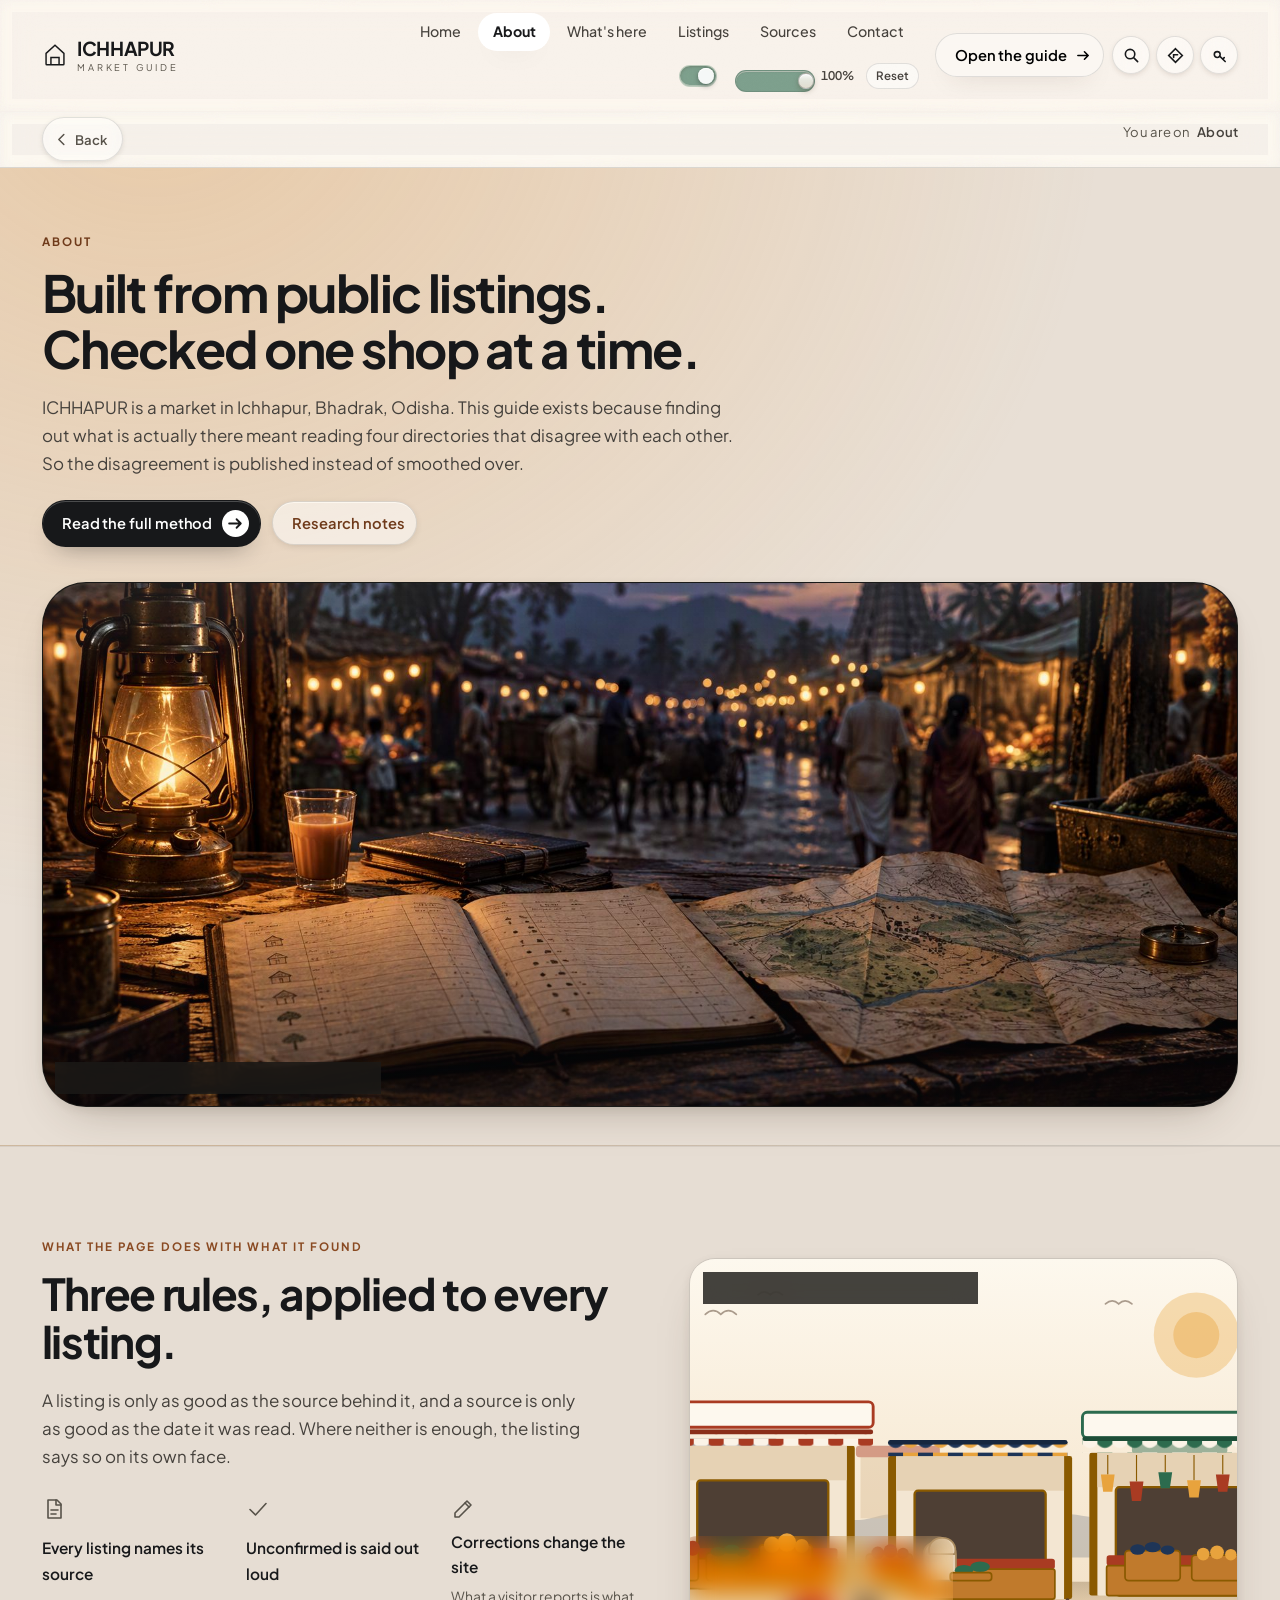
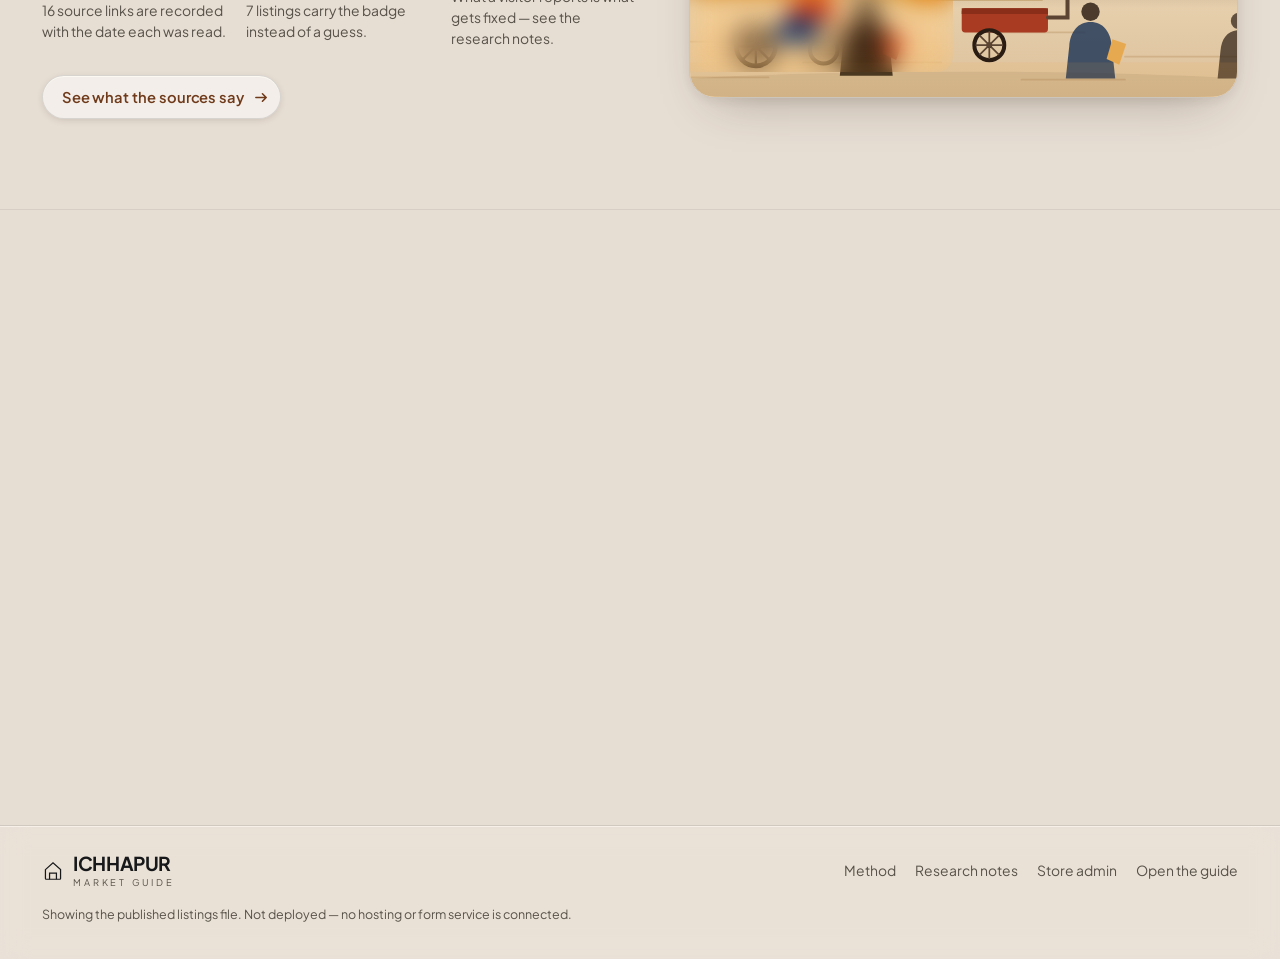
==== commit 13ef76b9: "Liquid Glass: one material layer over the existing site, and the checks that prove it Every transluc" ====
--- a/about.html
+++ b/about.html
@@ -27,6 +27,10 @@
 <link rel="stylesheet" href="assets/css/landing.css">
 <link rel="canonical" href="about.html">
 <script>document.documentElement.className += " dk-js";</script>
+<link rel="stylesheet" href="assets/css/liquid-glass.css">
+<link rel="stylesheet" href="assets/css/liquid-glass-gl.css">
+<script src="assets/js/liquid-glass-gl.js"></script>
+<script src="assets/js/liquid-glass.js"></script>
 </head>
 
 <body class="dk">
--- a/assets/css/landing.css
+++ b/assets/css/landing.css
@@ -40,8 +40,12 @@
    fails to load. */
 .hero { position: relative; isolation: isolate; overflow: hidden; background-color: #1b1a18; }
 .hero__media { position: absolute; inset: 0; z-index: -2; }
+/* The art is cropped below its own burned-in lettering (see tools/make-images.mjs),
+   so the name on this page is set here, in type, and the picture supplies the
+   place. 72% pulls the cover crop onto the lit storefronts — the road on the left
+   of the scene is empty at hero height and the shops are all right of centre. */
 .hero__media img {
-  width: 100%; height: 100%; object-fit: cover; object-position: 62% 62%;
+  width: 100%; height: 100%; object-fit: cover; object-position: 72% 50%;
   opacity: .8;
 }
 /* Light enough on the right for the storefronts to read, heavy enough on the
@@ -396,10 +400,10 @@
 }
 @media (max-width: 899px) {
   .hero__ghost { font-size: clamp(3.4rem, 20vw, 7rem); }
-  /* A narrow hero crops the wide picture down to its middle, and the lit
-     storefronts are right of centre — so pull the crop that way instead of
-     showing the empty road on the left. */
-  .hero__media img { object-position: 84% 56%; }
+  /* Under 900 the <picture> swaps to a tighter crop of the same band, because a
+     tall narrow hero cover-fitting the wide one would show a sliver through its
+     middle. The framing inside that crop still wants the shops, not the road. */
+  .hero__media img { object-position: 62% 50%; }
   .statcards { margin-left: 0; width: 100%; grid-template-columns: repeat(auto-fit, minmax(min(100%, 11rem), 1fr)); }
   /* In flow the card is a block sibling of an inline <img>, and inline content
      paints after block backgrounds — so the picture ate the card's top 22px and
--- a/assets/css/liquid-glass.css
+++ b/assets/css/liquid-glass.css
@@ -0,0 +1,1214 @@
+/* ============================================================================
+   ICHHAPUR Market — Liquid Glass
+   ----------------------------------------------------------------------------
+   The site's one translucent-material layer: an iOS-style frosted surface with
+   a lit edge, real depth and, where there is something behind it to bend, an
+   actual refraction.
+
+   It is a separate stylesheet because it has to load last on every page and be
+   able to say, in one place, which surfaces are glass. It never invents a new
+   colour: the fills, edges and shadows are the warm daylight tokens from
+   site-chrome.css — the cream ground, the charcoal ink, the market's own amber
+   — so the material reads as this site's glass rather than a generic one.
+
+   How it works, and how it falls back
+   ------------------------------------
+   `liquid-glass.js` runs in the head, before the first paint, and writes one
+   value on <html>:
+
+     data-glass="refract"  the browser bends the backdrop through the surface
+                           (backdrop-filter accepts an SVG filter reference, and
+                           the filter is feTurbulence + feDisplacementMap — the
+                           same refraction technique the reference project uses,
+                           rendered by the browser's compositor instead of WebGL)
+     data-glass="frost"    blur and saturation only, no bending
+     data-glass="solid"    nothing: an opaque warm plate with the same edge and
+                           depth. Used when backdrop-filter is missing, when the
+                           visitor asks for less transparency, and when the
+                           Liquid Glass switch in the header is turned off.
+
+   With JavaScript switched off there is no data-glass attribute at all. The
+   rules below are written so that the unmarked state is the frost tier — the
+   site looks finished, not broken, and only loses the refraction.
+
+   The refraction is deliberately confined to a band around the edge of a
+   surface, the way iOS does it, and only on surfaces that actually float over
+   other content (the masthead, the back bar, the mobile drawer, the store
+   sheet's backdrop, the cards that sit on an illustration, the toast). A card
+   in the middle of the cream page has nothing behind it to bend, so it gets
+   frost, edge light and depth instead — claiming a lens there would be a lie.
+   ========================================================================= */
+
+/* ------------------------------------------------------------- 1. tokens */
+:root {
+  --lg-cream: 247, 243, 239;
+  --lg-white: 255, 251, 245;
+  --lg-charcoal: 30, 27, 24;
+  --lg-gold: 232, 167, 92;
+  --lg-clay: 138, 74, 34;
+
+  /* fills — never more translucent than the text on top of them needs.
+     A plate you read from is mostly opaque: at .68 the cream page showed
+     through warmly enough to pull a small amber label from 4.66:1 to 4.42:1,
+     which is the difference between legible and not. The glass in these
+     surfaces is their lit edge, their depth and their frost — not a see-through. */
+  /* ------------------------------------------------------------ 1b. strength */
+  /* One number. liquid-glass.js writes it onto the root from the Glass Effect
+     slider, and every material value below is a function of it: 1 is the glass
+     the site was drawn and measured at, 0 is the plain page. Deriving them here
+     rather than re-declaring them per tier is what makes the slider honest — a
+     rule that set `--lg-blur` to a literal in one place and read it in another is
+     a control that moves a label and changes nothing.
+     The translucency of a fill runs the other way from its frost: at strength 0
+     a panel closes back to opaque, which is the `solid` tier's own value, so the
+     bottom of the slider and the switch that turns the effect off land on the
+     same plate. */
+  --lg-s: 1;
+
+  --lg-panel: rgba(255, 253, 250, calc(1 - .16 * var(--lg-s)));
+  --lg-panel-strong: rgba(252, 249, 245, calc(1 - .2 * var(--lg-s)));
+  --lg-wash: rgba(var(--lg-cream), calc(1 - .42 * var(--lg-s)));
+  --lg-warm: rgba(230, 221, 211, calc(1 - .45 * var(--lg-s)));
+  --lg-dark: rgba(var(--lg-charcoal), calc(1 - .1 * var(--lg-s)));
+  --lg-gold-glass: rgba(var(--lg-gold), calc(1 - .66 * var(--lg-s)));
+  /* the toast reads over the admin list, so it is the dark kind of glass */
+  --lg-toast: rgba(var(--lg-charcoal), calc(1 - .16 * var(--lg-s)));
+  --lg-toast-bad: rgba(156, 42, 20, calc(1 - .16 * var(--lg-s)));
+  /* the sheet's sticky head floats over the card's own scroll */
+  --lg-sheet-head: rgba(255, 252, 247, calc(1 - .22 * var(--lg-s)));
+  /* the skip button on the opening signboard: light laid over the charcoal overlay */
+  --lg-ghost-dark: rgba(253, 248, 238, calc(.34 - .2 * var(--lg-s)));
+  /* The two plates the site lays over its own market photography. Both are
+     charcoal with light type written into it; the number is how much of the
+     picture is allowed to come through. With no frost to frost, that see-through
+     is the only glass left, so the tiers below finish the mix by hand. */
+  --lg-shot-note: rgba(27, 26, 24, calc(1 - .18 * var(--lg-s)));
+  --lg-hero-chip: rgba(27, 26, 24, calc(1 - .45 * var(--lg-s)));
+  --lg-statcard: rgba(255, 255, 255, calc(1 - .28 * var(--lg-s)));
+
+  /* Two switches share one track. Both fills are tokens rather than literals
+     because the "on" state used to be written as `.lg-switch input:checked +
+     .lg-switch__track` — three classes and an element, specificity (0,3,1) —
+     which no tier rule could beat without going equally ugly. A token is read
+     once, from the element's own rule, so turning the glass off flips a value
+     instead of starting a selector fight. */
+  --lg-track: rgba(216, 198, 173, calc(1 - .45 * var(--lg-s)));
+  --lg-track-on: rgba(47, 107, 80, calc(1 - .38 * var(--lg-s)));
+
+  /* The chrome — the bar, the back bar, the drawer strip, the round discs and the
+     list plate. These five used to be literals written at the point of use, which
+     meant the slider could move the frost under them and leave the see-through
+     alone; that is exactly the "changes only the label" failure the whole layer is
+     arranged to avoid. Derived to the same contract: at 1 the alpha the surface
+     was measured at, at 0 an opaque plate, so the bottom of the track and the off
+     switch land on the same colour. */
+  --lg-frame: rgba(var(--lg-cream), calc(1 - .34 * var(--lg-s)));
+  --lg-frame-stuck: rgba(var(--lg-cream), calc(1 - .18 * var(--lg-s)));
+  --lg-frame-bar: rgba(var(--lg-cream), calc(1 - .32 * var(--lg-s)));
+  --lg-frame-nav: rgba(var(--lg-cream), calc(1 - .14 * var(--lg-s)));
+  --lg-disc: rgba(255, 255, 255, calc(1 - .56 * var(--lg-s)));
+  --lg-plate: rgba(255, 253, 250, calc(1 - .03 * var(--lg-s)));
+
+  /* the lit edge: light arrives from the top-left, so the top rim is bright */
+  --lg-hair: rgba(23, 24, 26, .12);
+  --lg-hair-strong: rgba(23, 24, 26, .26);
+  --lg-edge: rgba(var(--lg-white), .85);
+  --lg-rim-dark: rgba(240, 232, 222, .3);
+
+  /* frost strength per tier — all three are the slider's, so the bottom of the
+     track really is the same page with the effect turned off */
+  --lg-blur: calc(12px * var(--lg-s));
+  --lg-blur-chrome: calc(18px * var(--lg-s));
+  --lg-sat: calc(100% + 60% * var(--lg-s));
+
+  /* the refraction band */
+  --lg-band: calc(8px + 6px * var(--lg-s));
+  --lg-band-blur: calc(6px * var(--lg-s));
+
+  /* depth */
+  --lg-float: 0 16px 30px -18px rgba(60, 42, 26, .38), 0 2px 6px rgba(60, 42, 26, .07);
+  --lg-float-lg: 0 30px 58px -26px rgba(60, 42, 26, .48), 0 4px 14px rgba(60, 42, 26, .09);
+  --lg-lift: inset 0 1px 0 rgba(var(--lg-white), .8), inset 0 -1px 0 rgba(var(--lg-clay), .1), inset 0 0 0 1px rgba(var(--lg-white), .3);
+  --lg-lift-dark: inset 0 1px 0 rgba(240, 232, 222, .22), inset 0 -1px 0 rgba(0, 0, 0, .3), inset 0 0 0 1px rgba(240, 232, 222, .1);
+
+  /* the light that travels across a surface when you touch it */
+  --lg-sheen: linear-gradient(104deg,
+    rgba(255, 255, 255, 0) 36%, rgba(var(--lg-white), .5) 50%, rgba(255, 255, 255, 0) 64%);
+  --lg-noise: url("data:image/svg+xml,%3Csvg xmlns='http://www.w3.org/2000/svg' width='120' height='120'%3E%3Cfilter id='n'%3E%3CfeTurbulence type='fractalNoise' baseFrequency='.86' numOctaves='2' stitchTiles='stitch'/%3E%3CfeColorMatrix type='saturate' values='0'/%3E%3C/filter%3E%3Crect width='120' height='120' filter='url(%23n)' opacity='.6'/%3E%3C/svg%3E");
+
+  --lg-ease: cubic-bezier(.22, .75, .28, 1);
+  --lg-glide: cubic-bezier(.32, .9, .24, 1);
+  --lg-t: .34s;
+
+  /* the moving bead. Declared here so a container rule can beat it —
+     a value set on the bead itself could never be overridden from above. */
+  --lg-thumb-fill: linear-gradient(180deg,
+    rgba(255, 255, 255, .96), rgba(250, 244, 236, .82) 48%, rgba(238, 228, 216, .9));
+}
+
+/* Two tiers, chosen by JS from how much of the effect this browser can do. */
+html[data-glass="solid"],
+html[data-glass="off"] {
+  --lg-blur: 0px;
+  --lg-blur-chrome: 0px;
+  --lg-band-blur: 0px;
+  /* The two panel fills. They are here rather than as another entry in the
+     long `html[data-glass="solid"] :is(…)` list because that list cannot reach
+     `off`: the editor sheet was still .84-alpha with the switch flipped off, and
+     a hidden panel is exactly the thing a resting-page sweep never sees. */
+  --lg-panel: #fffdfb;
+  --lg-panel-strong: #fffdfa;
+  --lg-toast: #1e1b18;
+  --lg-toast-bad: #9c2a14;
+  --lg-sheet-head: #fffcf7;
+  --lg-track: #d8c6ad;
+  --lg-track-on: var(--palm, #2f6b50);
+  --lg-ghost-dark: #3d3a36;
+  --lg-shot-note: #1b1a18;
+  --lg-hero-chip: #1b1a18;
+}
+
+/* ---------------------------------------------------- 2. the pane material */
+/* Panels that hold content. Behind them is the cream page and two soft radial
+   gradients — a backdrop-filter over a smooth gradient is invisible, and it
+   still costs the compositor a re-blur of that region on every scrolled frame,
+   which on a directory grid is a dozen of them at once. So a content card gets
+   the parts of glass that are actually visible where it sits: a fill that lets
+   the page's warmth through, a lit edge, an inner rim highlight and a shadow
+   that floats it off the cream. The blur is spent in 2b, on the surfaces that
+   genuinely have a picture or scrolling content behind them. */
+:is(.card, .state, .coords, .card-form, .form__result, .map-links a, .sheet__close,
+    .notice, .listwrap, .editor, .export, .src, .srcrow, .quote,
+    .tcard__link, .lcard a) {
+  background: var(--lg-panel);
+  box-shadow: var(--lg-float), var(--lg-lift);
+}
+
+/* The wide panels read as a thicker sheet. */
+:is(.card-form, .editor, .export, .listwrap, .notice) {
+  box-shadow: var(--lg-float-lg), var(--lg-lift);
+}
+
+/* The admin list is the one place a panel is read at 12px. Its category labels
+   are `--cat` ink sitting on an 8.5% tint of that same ink, so the plate under
+   them is doing the last few points of the ratio — at .84 the pair measured
+   4.40:1 against AA's 4.5. The glass here stays in its edge, its depth and its
+   frost; the see-through is what costs the legibility, so it is what comes out. */
+.listwrap { background: var(--lg-plate); }
+
+/* ------------------------------------------------- 2b. surfaces that overlap */
+/* These float over something that can actually be seen through them: an image,
+   a dimmed page, content scrolling underneath. Here the frost is real, so the
+   blur is paid for and shows. */
+:is(.floatcard, .shot__note, .hero__chip, .toast, .intro__skip) {
+  -webkit-backdrop-filter: blur(var(--lg-blur)) saturate(var(--lg-sat));
+  backdrop-filter: blur(var(--lg-blur)) saturate(var(--lg-sat));
+}
+/* The toast is the dark kind of glass — the HUD pill iOS drops over a sheet.
+   It arrived with a fully opaque ink plate, which meant the blur above was being
+   paid for and thrown away: there is nothing to frost behind a solid fill. So the
+   plate lets a little of the list through and takes an ivory rim instead of a
+   white one, because light on a dark surface reads warm. The white writing is the
+   site's own (`admin.css:375-382`), and at .84 it clears AA with room to spare
+   over both backdrops the pill can land on — the cream panel and the dark footer
+   — which is what the toast passes in tools/tier-check.mjs measure, in all four
+   tiers, at 1200 and at 375. */
+.toast {
+  background: var(--lg-toast);
+  border-color: rgba(240, 232, 222, .24);
+  box-shadow: var(--lg-float), var(--lg-lift-dark);
+}
+.toast.is-bad { background: var(--lg-toast-bad); border-color: rgba(240, 232, 222, .3); }
+/* The skip button on the opening signboard is the site's only light-on-dark
+   ghost: fourteen per cent of ivory over the charcoal overlay. That reads as a
+   surface because the frost behind it is real, and in solid and off the frost is
+   zero — so the fill becomes the mixed colour it was standing in for, and the
+   control stops depending on a backdrop it can no longer bend. */
+.intro__skip { background: var(--lg-ghost-dark); }
+/* The figure caption and the hero's location chip are the site's two plates over
+   photography. They keep their fill in every tier; what changes is whether the
+   picture is allowed through it. */
+.shot__note { background: var(--lg-shot-note); }
+.hero__chip { background: var(--lg-hero-chip); }
+/* The three hero counters are the biggest pane of glass on the site — light laid
+   over the market picture, inverted for the light theme. They arrived as fixed
+   literals in landing.css, which left them the one prominent surface the slider
+   could not reach: at 0% everything else closed back into a plate and these three
+   stayed 72% white with an 18px frost. Same contract as the rest of the layer —
+   at 1 the alpha, frost and edge the cards were measured and contrast-checked at,
+   at 0 an opaque panel with a dimmer rim. */
+.statcard {
+  background: var(--lg-statcard);
+  -webkit-backdrop-filter: blur(calc(18px * var(--lg-s))) saturate(calc(120% + 60% * var(--lg-s)));
+  backdrop-filter: blur(calc(18px * var(--lg-s))) saturate(calc(120% + 60% * var(--lg-s)));
+  border-color: rgba(255, 255, 255, calc(.35 + .35 * var(--lg-s)));
+}
+/* The sheet's body is where a person reads, so it stays a solid plate the way
+   an iOS sheet does; only its sticky head is glass, over the card's own scroll. */
+.sheet__inner {
+  background: var(--paper, #fff);
+  box-shadow: var(--lg-float-lg), var(--lg-lift);
+}
+.sheet__head {
+  background: var(--lg-sheet-head);
+  -webkit-backdrop-filter: blur(calc(14px * var(--lg-s))) saturate(160%);
+  backdrop-filter: blur(calc(14px * var(--lg-s))) saturate(160%);
+  border-bottom-color: var(--lg-hair);
+}
+
+/* Washes that used to be a tint: same hue, now a thin pane of it. */
+:is(.guide-note, .callout, .chip, .badge, .contact__status, .hero__note, .lcard__flag,
+    .tag, .tag--cat, .photo__prev, .hero__photo__img) {
+  box-shadow: inset 0 1px 0 rgba(255, 255, 255, .5);
+}
+
+/* A picture is a surface too — the market imagery the site is built on. */
+.card__thumb, .state__art, .shot img, .lcard__img, .pageshot img, .rowimg {
+  border-color: var(--lg-hair);
+  box-shadow: 0 1px 0 rgba(255, 255, 255, .5), 0 8px 18px -14px rgba(60, 42, 26, .5);
+}
+
+/* ------------------------------------------------- 3. the chrome (floating) */
+.masthead {
+  background: var(--lg-frame);
+  -webkit-backdrop-filter: blur(var(--lg-blur-chrome)) saturate(175%) brightness(1.03);
+  backdrop-filter: blur(var(--lg-blur-chrome)) saturate(175%) brightness(1.03);
+}
+.masthead.is-stuck { background: var(--lg-frame-stuck); }
+.masthead__tail .pill--solid { background: var(--lg-panel-strong); }
+.masthead__tail .pill--solid:hover { background: rgba(255, 255, 255, .95); }
+
+.backbar {
+  background: var(--lg-frame-bar);
+  -webkit-backdrop-filter: blur(var(--lg-blur-chrome)) saturate(170%);
+  backdrop-filter: blur(var(--lg-blur-chrome)) saturate(170%);
+}
+
+.mastnav {
+  background: var(--lg-frame-nav);
+  -webkit-backdrop-filter: blur(calc(22px * var(--lg-s))) saturate(180%);
+  backdrop-filter: blur(calc(22px * var(--lg-s))) saturate(180%);
+}
+
+/* The three discs in the masthead sit on the bar that is already frosted, so a
+   second blur there is real — content slides underneath them. The round buttons
+   in the source carousel and the admin table do not, so they get the same fill
+   and edge without paying for a blur that would show nothing. */
+.round, .burger, .backbar__btn {
+  background: var(--lg-disc);
+  border-color: var(--lg-hair);
+  box-shadow: inset 0 1px 0 rgba(var(--lg-white), .8), 0 2px 6px -2px rgba(60, 42, 26, .22);
+  -webkit-backdrop-filter: blur(calc(9px * var(--lg-s))) saturate(160%);
+  backdrop-filter: blur(calc(9px * var(--lg-s))) saturate(160%);
+}
+.quoter__nav, .iconbtn {
+  background: var(--lg-disc);
+  border-color: var(--lg-hair);
+  box-shadow: inset 0 1px 0 rgba(var(--lg-white), .8), 0 2px 6px -2px rgba(60, 42, 26, .22);
+}
+.round:hover, .backbar__btn:hover, .quoter__nav:hover, .iconbtn:hover,
+.btn--quiet:hover, .btn--outline:hover {
+  background: rgba(255, 255, 255, .78);
+}
+
+.pill--ghost, .btn--quiet, .btn--outline, .btn {
+  border-color: var(--lg-hair);
+}
+.pill--ghost, .btn--quiet {
+  background: rgba(255, 255, 255, .5);
+  box-shadow: inset 0 1px 0 rgba(var(--lg-white), .75), 0 2px 8px -3px rgba(60, 42, 26, .24);
+}
+.btn--primary, .btn--dark, .pill--solid {
+  box-shadow: 0 12px 24px -14px rgba(23, 24, 26, .5), inset 0 1px 0 rgba(255, 255, 255, .22);
+}
+
+/* The dark plate of the guide's footer: the market at night, as a heavy glass. */
+.site-footer {
+  background: var(--lg-dark);
+  -webkit-backdrop-filter: blur(calc(20px * var(--lg-s))) saturate(140%);
+  backdrop-filter: blur(calc(20px * var(--lg-s))) saturate(140%);
+  box-shadow: inset 0 1px 0 rgba(240, 232, 222, .16);
+}
+.dk-foot {
+  background: rgba(230, 221, 211, .68);
+  -webkit-backdrop-filter: blur(calc(14px * var(--lg-s))) saturate(150%);
+  backdrop-filter: blur(calc(14px * var(--lg-s))) saturate(150%);
+  box-shadow: inset 0 1px 0 rgba(var(--lg-white), .6);
+}
+.section--about { background-color: rgba(36, 33, 30, .96); }
+/* The about panel sits on that night section, so its glass is the heavy kind: a
+   warm veil over charcoal, lit along the top with ivory rather than white. It is
+   deliberately not given the light panel material — the text on it is ivory, and
+   an ivory plate would bury it. */
+.about__card {
+  background: rgba(18, 15, 12, .34);
+  border-color: rgba(253, 248, 238, .26);
+  box-shadow: 0 20px 38px -24px rgba(0, 0, 0, .66), var(--lg-lift-dark);
+}
+
+/* The store sheet: the panel lifts off a backdrop that now also bends. */
+.sheet::backdrop {
+  background: rgba(26, 17, 10, .6);
+  -webkit-backdrop-filter: blur(calc(6px * var(--lg-s))) saturate(120%);
+  backdrop-filter: blur(calc(6px * var(--lg-s))) saturate(120%);
+}
+html[data-glass="refract"] .sheet::backdrop {
+  -webkit-backdrop-filter: url(#lg-lens-wide) blur(calc(9px * var(--lg-s))) saturate(130%);
+  backdrop-filter: url(#lg-lens-wide) blur(calc(9px * var(--lg-s))) saturate(130%);
+}
+.sheet__close { border-color: var(--lg-hair); }
+
+/* --------------------------------------------------- 4. fields and filters */
+:is(input[type="search"], input[type="text"], input[type="tel"], input[type="url"],
+    input[type="date"], select, textarea) {
+  background: rgba(255, 255, 255, .62);
+  border-color: var(--lg-hair);
+  box-shadow: inset 0 1px 2px rgba(60, 42, 26, .07), inset 0 -1px 0 rgba(var(--lg-white), .6);
+  -webkit-backdrop-filter: blur(calc(6px * var(--lg-s))) saturate(140%);
+  backdrop-filter: blur(calc(6px * var(--lg-s))) saturate(140%);
+}
+:is(input, select, textarea):focus {
+  background: rgba(255, 255, 255, .94);
+  box-shadow: inset 0 1px 2px rgba(60, 42, 26, .05), 0 0 0 3px rgba(168, 68, 42, .16);
+}
+.field__control--select::after { opacity: .8; }
+
+/* The category row is a segmented control: a glass plate with one indicator
+   that slides underneath the chips. */
+.chips__row, .radio-row {
+  position: relative;
+  isolation: isolate;
+  padding: 4px;
+  border-radius: 999px;
+  background: var(--lg-wash);
+  border: 1px solid var(--lg-hair);
+  box-shadow: inset 0 1px 2px rgba(60, 42, 26, .1), inset 0 -1px 0 rgba(var(--lg-white), .6);
+}
+.radio-row { padding: 5px; border-radius: 999px; }
+
+.filter-chip, .radio {
+  position: relative;
+  z-index: 1;
+  background: transparent;
+  border-color: transparent;
+}
+.filter-chip { color: #4a3c2c; }
+.radio { color: var(--ink-soft, #45413c); background: transparent; border: 1.5px solid transparent; }
+.radio input { accent-color: var(--clay, #a8442a); }
+.filter-chip:hover, .radio:hover { color: var(--ink, #17181a); border-color: transparent; }
+
+/* Selected: the indicator behind carries the darkness, so the chip only has to
+   lift its own text. The chip's own background is kept too — the audit measures
+   a text box against the styles it can walk, and a sibling element is invisible
+   to that walk. */
+.filter-chip[aria-pressed="true"],
+.radio:has(input:checked) {
+  background: rgba(36, 33, 30, .88);
+  border-color: transparent;
+  color: #fff;
+  box-shadow: inset 0 1px 0 rgba(255, 255, 255, .22), 0 2px 8px -3px rgba(23, 24, 26, .5);
+}
+.filter-chip .n { opacity: .75; }
+
+.lg-seg {
+  position: relative;
+  isolation: isolate;
+  display: inline-flex;
+  max-width: 100%;
+  overflow-x: auto;
+  scrollbar-width: none;
+  padding: 4px;
+  border-radius: 999px;
+  background: var(--lg-warm);
+  border: 1px solid var(--lg-hair);
+  box-shadow: inset 0 1px 2px rgba(60, 42, 26, .1), var(--lg-lift);
+}
+/* The bar is only a last resort for a viewport this control cannot fit; when it
+   is used the script scrolls the chosen option back into view. */
+.lg-seg::-webkit-scrollbar { display: none; }
+.lg-seg__opt {
+  position: relative;
+  z-index: 1;
+  flex: none;
+  display: inline-flex;
+  align-items: center;
+  justify-content: center;
+  min-height: 30px;
+  padding: .3rem .8rem;
+  border: 0;
+  border-radius: 999px;
+  background: transparent;
+  font-family: var(--font-display, inherit);
+  font-size: .86rem;
+  font-weight: 600;
+  color: #4a3c2c;
+  white-space: nowrap;
+  cursor: pointer;
+  transition: color .2s var(--lg-ease);
+}
+.lg-seg__opt:hover { color: #17181a; }
+.lg-seg__opt[aria-checked="true"] { color: var(--ink, #17181a); font-weight: 700; }
+
+/* The indicator itself. Positioned in px by liquid-glass.js, animated here.
+   The glide is a transition on `transform`; the squash — the way a liquid bead
+   stretches as it is pulled along — is a one-shot keyframe on the independent
+   `scale` property. That separation is the whole point: written as a
+   `transform: … scaleX(1.045)` under `.is-moving`, dropping the class part-way
+   started a *second* transition back to scale 1, so the bead kept changing shape
+   for another 340ms after it had arrived and sat visibly off-centre while it did.
+   It is drawn 3px larger than the option it carries, so a lit rim of the bead
+   shows around whatever that option paints itself. In a segmented control the
+   bead is the whole selection — the option stays transparent and the label is
+   dark on light in both states, so nothing depends on a node the contrast walk
+   cannot see. */
+.lg-thumb {
+  position: absolute;
+  z-index: 0;
+  top: 4px;
+  bottom: 4px;
+  left: 0;
+  width: 0;
+  border-radius: 999px;
+  background: var(--lg-thumb-fill);
+  border: 1px solid rgba(255, 250, 240, .85);
+  box-shadow:
+    inset 0 1px 0 rgba(255, 255, 255, .9),
+    inset 0 -1px 0 rgba(138, 74, 34, .2),
+    0 4px 12px -4px rgba(60, 42, 26, .45);
+  transform: var(--lg-to);
+  scale: 1 1;
+  transition: transform var(--lg-t) var(--lg-glide), width var(--lg-t) var(--lg-ease), opacity var(--lg-t) linear;
+  opacity: 0;
+  pointer-events: none;
+}
+/* On the two rows whose selection is a dark plate, the bead is the gold light
+   that leaks out around that plate — and that rim is the part that moves. */
+.chips__row, .radio-row {
+  --lg-thumb-fill: linear-gradient(180deg,
+    rgba(255, 238, 210, .95) 0, rgba(232, 167, 92, .74) 55%, rgba(196, 124, 56, .72) 100%);
+}
+.is-lg-live .lg-thumb { opacity: 1; }
+@keyframes lg-squash { 0% { scale: 1 1 } 38% { scale: 1.045 1 } 100% { scale: 1 1 } }
+.lg-thumb.is-moving {
+  animation: lg-squash calc(var(--lg-t) * 1.35) var(--lg-glide) 1;
+  transition-duration: calc(var(--lg-t) * 1.35);
+}
+/* The native select behind a segmented control. It is not merely hidden: the
+   segmented group is its replacement for a screen reader too, so leaving the
+   select in the tree would announce the same choice twice. `display: none` keeps
+   its value readable by the admin script and keeps the page honest with no
+   JavaScript — without the script there is no wrap, and the select is visible. */
+.lg-seg-wrap { position: relative; display: block; }
+.lg-seg-wrap select { display: none; }
+.field--stat.is-ok .lg-seg__opt[aria-checked="true"] { color: #1d4d37; }
+.field--stat.is-warn .lg-seg__opt[aria-checked="true"] { color: #7a4d00; }
+/* Three long labels side by side need more room than a phone gives them, so the
+   options get closer together rather than pushing the page wide. */
+@media (max-width: 560px) {
+  .lg-seg__opt { padding: .28rem .6rem; font-size: .8rem; }
+}
+
+/* The native dot on a chosen radio sits on a dark plate, and clay on charcoal is
+   under 3:1; the market's gold is the one that clears it. */
+.radio:has(input:checked) input { accent-color: #f0c189; }
+
+/* -------------------------------------- 5. the switch: iOS, glass on a track */
+.switch__track, .lg-switch__track {
+  background: var(--lg-track);
+  border: 1px solid var(--lg-hair);
+  box-shadow: inset 0 1px 3px rgba(60, 42, 26, .22), inset 0 -1px 0 rgba(var(--lg-white), .4);
+  -webkit-backdrop-filter: blur(calc(6px * var(--lg-s))) saturate(160%);
+  backdrop-filter: blur(calc(6px * var(--lg-s))) saturate(160%);
+}
+.switch__track { width: 51px; height: 31px; }
+.switch__knob, .lg-switch__knob {
+  position: absolute;
+  top: 2px;
+  left: 2px;
+  width: 25px;
+  height: 25px;
+  border-radius: 50%;
+  background: rgba(255, 255, 255, .92);
+  box-shadow: inset 0 1px 0 #fff, 0 2px 5px rgba(23, 24, 26, .35), 0 0 0 .5px rgba(60, 42, 26, .12);
+  transition: transform var(--lg-t) var(--lg-glide);
+}
+.switch input:checked + .switch__track,
+.lg-switch input:checked + .lg-switch__track {
+  background: var(--lg-track-on);
+  border-color: rgba(255, 250, 240, .5);
+}
+.switch input:checked + .switch__track .switch__knob { transform: translateX(20px); }
+.switch input:focus-visible + .switch__track,
+.lg-switch input:focus-visible + .lg-switch__track {
+  outline: 3px solid var(--indigo, #24211e);
+  outline-offset: 2px;
+}
+
+/* The header's own switch — Liquid Glass on and off, and how strong it is. */
+.mastnav__opt { display: flex; align-items: center; gap: .35rem; }
+.lg-switch {
+  position: relative;
+  display: inline-flex;
+  align-items: center;
+  gap: .5rem;
+  margin-left: .3rem;
+  padding: .25rem .55rem .25rem .35rem;
+  border-radius: 999px;
+  color: #45413c;
+  font-size: .82rem;
+  font-weight: 600;
+  cursor: pointer;
+  white-space: nowrap;
+}
+.lg-switch:hover { color: #17181a; }
+.lg-switch__track {
+  position: relative;
+  flex: none;
+  width: 38px;
+  height: 22px;
+  border-radius: 999px;
+  transition: background-color .22s var(--lg-ease), border-color .22s var(--lg-ease);
+}
+.lg-switch__knob { top: 2px; left: 2px; width: 16px; height: 16px; }
+.lg-switch input { position: absolute; opacity: 0; width: 1px; height: 1px; }
+.lg-switch input:checked + .lg-switch__track .lg-switch__knob { transform: translateX(16px); }
+/* the header is light, so an indigo focus ring is right; the plate keeps it
+   visible wherever the drawer has made the bar dark */
+.lg-switch input:focus-visible + .lg-switch__track { outline-color: #24211e; }
+html[data-glass="off"] .lg-switch__text { opacity: .6; }
+
+/* The header's strength slider. Same pane material as the switch's track, the
+   same knob gradient, and the filled part of the track is `--lg-level-p`, which
+   liquid-glass.js writes from the same number that writes `--lg-s`. So the
+   control and the effect cannot disagree, and what you drag is a bar of glass
+   rather than a line with a circle on it. */
+.lg-level {
+  display: inline-flex;
+  align-items: center;
+  gap: .4rem;
+  margin-left: .2rem;
+  white-space: nowrap;
+}
+.lg-level__label {
+  color: #45413c;
+  font-size: .78rem;
+  font-weight: 600;
+}
+/* The row goes quiet with the switch, since a level you cannot feel is the one
+   control that should look unavailable. */
+html[data-glass="off"] .lg-level { opacity: .5; }
+.lg-level__range {
+  -webkit-appearance: none;
+  appearance: none;
+  flex: none;
+  width: 104px;
+  height: 22px;
+  margin: 0;
+  background: transparent;
+  cursor: pointer;
+}
+.lg-level__range:disabled { cursor: default; }
+.lg-level__range::-webkit-slider-runnable-track {
+  height: 22px;
+  border-radius: 999px;
+  background: linear-gradient(90deg,
+    var(--lg-track-on) 0 var(--lg-level-p, 100%), var(--lg-track) var(--lg-level-p, 100%) 100%);
+  border: 1px solid var(--lg-hair);
+  box-shadow: inset 0 1px 2px rgba(60, 42, 26, .14), inset 0 1px 0 rgba(var(--lg-white), .5);
+}
+.lg-level__range::-webkit-slider-thumb {
+  -webkit-appearance: none;
+  appearance: none;
+  width: 16px;
+  height: 16px;
+  margin-top: 2px;
+  border-radius: 999px;
+  background: var(--lg-thumb-fill);
+  border: 1px solid var(--lg-hair-strong);
+  box-shadow: 0 2px 6px -1px rgba(60, 42, 26, .4), inset 0 1px 0 rgba(255, 255, 255, .9);
+  transition: transform .16s var(--lg-ease);
+}
+.lg-level__range:active::-webkit-slider-thumb { transform: scale(1.12); }
+.lg-level__range::-moz-range-track {
+  height: 22px;
+  border-radius: 999px;
+  background: linear-gradient(90deg,
+    var(--lg-track-on) 0 var(--lg-level-p, 100%), var(--lg-track) var(--lg-level-p, 100%) 100%);
+  border: 1px solid var(--lg-hair);
+}
+.lg-level__range::-moz-range-thumb {
+  width: 16px;
+  height: 16px;
+  border-radius: 999px;
+  background: var(--lg-thumb-fill);
+  border: 1px solid var(--lg-hair-strong);
+  box-shadow: 0 2px 6px -1px rgba(60, 42, 26, .4);
+}
+.lg-level__range:focus { outline: none; }
+.lg-level__range:focus-visible::-webkit-slider-thumb { outline: 2px solid #24211e; outline-offset: 2px; }
+.lg-level__range:focus-visible::-moz-range-thumb { outline: 2px solid #24211e; outline-offset: 2px; }
+.lg-level__value {
+  min-width: 2.9rem;
+  color: #45413c;
+  font-size: .75rem;
+  font-weight: 600;
+  font-variant-numeric: tabular-nums;
+}
+.lg-level__reset {
+  padding: .2rem .55rem;
+  border-radius: 999px;
+  border: 1px solid var(--lg-hair);
+  background: rgba(255, 255, 255, .5);
+  color: #45413c;
+  font: inherit;
+  font-size: .72rem;
+  font-weight: 600;
+  cursor: pointer;
+  transition: background-color .2s var(--lg-ease), color .2s var(--lg-ease);
+}
+.lg-level__reset:hover { background: rgba(255, 255, 255, .85); color: #17181a; }
+.lg-level__reset:focus-visible { outline: 2px solid #24211e; outline-offset: 2px; }
+/* The header row is a single non-wrapping flex line, and the glass row has to
+   fit inside it. Measured on the live page at 1280: the gutters take 83, the
+   brand 136, the two gaps 32 and the tail 300 — which leaves 729px for the nav,
+   and the six page pills already want 481 of it. So the glass row gets 240px.
+   The words next to the controls are what pay for that, and they are the right
+   thing to pay with: each is clipped with the visually-hidden recipe rather than
+   `display:none`, so it still names its control for a screen reader.
+   Two other rules keep the arithmetic honest, and both were learned the hard
+   way from a measurement rather than from a guess:
+   - `.masthead__tail { flex: 0 0 auto }` because when the row was short, the
+     tail was the thing that shrank. The "Open the guide" pill went from 166px
+     across two lines to 82px across four, and the header grew from 71px to 112.
+   - `.mastnav { min-width: 0; flex-wrap: wrap }` because a flex item will not
+     give up width below its content otherwise, and the tail then ran 72px past
+     the viewport at 1280 — invisible, because `.dk-frame` clips the overflow
+     instead of scrolling it, which cuts the round search button off entirely.
+     A control nobody can reach is worse than a header one line taller. */
+.masthead__tail { flex: 0 0 auto; }
+@media (min-width: 900px) {
+  .mastnav { min-width: 0; flex-wrap: wrap; justify-content: flex-end; }
+  .mastnav__opt { min-width: 0; margin-left: auto; row-gap: .3rem; }
+  .lg-switch__text,
+  .lg-level__label {
+    position: absolute;
+    width: 1px; height: 1px; overflow: hidden;
+    clip-path: inset(50%);
+    white-space: nowrap;
+  }
+  .lg-level__range { width: 80px; }
+  .lg-level__value { min-width: 2.4rem; }
+}
+/* …and above this the row has slack again, so the words come back and the track
+   stretches to the width the label gave up. The number is measured, not chosen:
+   with its words and a 104px track the glass row wants 442, the nav's six links
+   want 514 unbroken, the tail 300, the brand 136 and the gutters and gaps 115.
+   That is 1511 for a single line, so 1520 is where the words are honest to show.
+   Between 1318 and 1519 they are the part that can go and the row still sits on
+   one line at the header's original 71px. */
+@media (min-width: 1520px) {
+  .lg-switch__text,
+  .lg-level__label { position: static; width: auto; height: auto; overflow: visible; clip-path: none; }
+  .lg-level__range { width: 104px; }
+  .lg-level__value { min-width: 2.9rem; }
+}
+/* Under 900 the whole thing is a drawer, and the drawer has a column to itself:
+   the switch keeps its words, the slider takes the row it needs and its track
+   stretches instead of squeezing. */
+@media (max-width: 899px) {
+  .mastnav__opt { flex-wrap: wrap; row-gap: .55rem; }
+  .lg-level { flex: 1 1 13rem; }
+  .lg-level__range { flex: 1 1 auto; width: auto; min-width: 84px; }
+}
+/* Below 1318 the glass row drops to a second line inside the nav, which is the
+   honest outcome — but the six links then have to share the first line with the
+   *tail*, and from 900 to 1066px there is not enough width for the links even
+   alone. Tightening the six nav pills by .4rem of their side padding returns
+   77px, which is what they need to sit on one unbroken line there. This band
+   existed for 900–999 only, where the same squeeze first showed up as a
+   horizontal scrollbar; it reaches to 1066 now because the glass row pushed the
+   arithmetic that far. */
+@media (min-width: 900px) and (max-width: 1066px) {
+  .mastnav a { padding-left: .5rem; padding-right: .5rem; }
+  .lg-switch { margin-left: 0; }
+}
+
+@media (min-width: 900px) {
+  .mastnav { display: flex; align-items: center; gap: .2rem; }
+}
+
+/* ------------------------------------------ 5b. the tap floor: 44px on touch */
+/* Both design references this site is held to put the smallest tappable axis at
+   44 px, and the layer was drawn at a desktop size first. Measured on the live
+   pages: the switch label 134x30, its Reset 51x26, the slider 22 px tall, a
+   segmented option 30 — and the three masthead discs these controls now sit
+   beside were 38. The fix is the hit area, not the picture: a transparent
+   ::after over an element's own padding adds nothing a person can see, and each
+   of these rows already has the room (the masthead is 71 px tall). The free
+   pseudo-element is the one with no sheen, no lens band and no content. */
+.lg-switch, .lg-level__reset, .round, .burger, .iconbtn, .filter-chip, .btn--quiet, .lg-seg__opt {
+  position: relative;
+}
+/* The ring is written as the target itself and centred on the control, not as an
+   offset from its edge. That is not taste: every one of these is drawn with a 2px
+   rim, and an absolutely positioned box is measured from the *padding* edge, so a
+   ring written as `inset: -7px` on a 30px control came back 40 tall — 4 px short
+   of what it was sized for, on all eight of them. Centring a 44px box on the
+   control's own middle is the one formulation where the border width does not
+   matter. `left/right: 0` keeps each ring inside the control's own width, so a
+   wide button never reaches into its neighbour. */
+.lg-switch::after, .lg-level__reset::after, .iconbtn::after,
+.filter-chip::after, .btn--quiet::after, .lg-seg__opt::after {
+  content: "";
+  position: absolute;
+  left: 0; right: 0;
+  top: 50%;
+  height: 44px;
+  transform: translateY(-50%);
+}
+/* The three masthead discs and the burger are the two cases short on *both* axes,
+   so their ring is a 44 px square about the same centre. The discs are 38 px with a
+   5.6 px gap, which means the rings overlap by .4 px. Widening that gap was tried
+   and cost more than it bought: the header row has no slack at 1318 px, and 4.8 px
+   on the tail wraps the glass controls onto a second line and grows the masthead
+   from 71 px to 112. The overlap is the cheaper defect — a quarter of a pixel of
+   invisible hit area, on the exact midpoint between two buttons a fingertip covers
+   whole, whereas a lost line is visible on every page. */
+.round::after, .burger::after {
+  content: "";
+  position: absolute;
+  left: 50%; top: 50%;
+  width: 44px; height: 44px;
+  transform: translate(-50%, -50%);
+}
+/* …and the discs' row takes .4px of extra gap, which is what makes the two rings
+   meet instead of overlapping: at the base 5.6px a 44px ring on a 38px disc reaches
+   3px each way and the next disc's ring takes the last of it back, so the middle
+   button measured 43 wide. One fifth of a rem buys the pixel back and leaves the
+   header row's arithmetic alone — 1.6px on the tail, against the 4.8px that was
+   enough to wrap the whole control row onto a second line. */
+.roundrow { gap: .375rem; }
+/* The range is the one control whose own box is the right size to paint: it is
+   given the 44 px outright, and the track it draws inside is pushed down to stay
+   where it was. */
+.lg-level__range { height: 44px; }
+.lg-level__range::-webkit-slider-runnable-track { margin-top: 11px; }
+/* 30 + the bar's own 4px padding was 38. The bar goes to the 44 the pill beside
+   it already is, and the bead follows without being told: it is inset from the
+   bar (top/bottom 4px), not sized to the option. */
+.lg-seg { min-height: 44px; }
+.lg-seg__opt { min-height: 36px; }
+
+/* --------------------------------------------------- 6. light: edge and sheen */
+/* A hairline that is brighter at the top-left than at the bottom-right: the one
+   thing that makes a rounded rectangle read as glass rather than as translucent.
+   Only the surfaces that are genuinely static in the base site are marked up
+   here. Anything already placed — the sticky bars, the caption and the cards
+   that float on an illustration, the fixed toast, and the bead itself — is its
+   own containing block or is placed by the script, and must not be touched:
+   rewriting `sticky` or `absolute` to `relative` here drops the header out of
+   the scroll, flings a caption across the picture, and turns `.lg-thumb` into a
+   flex item in the row it is supposed to lie under — which shrinks it to its
+   own 1px borders and puts it in front of the labels instead of behind them. */
+:is(.card, .tcard__link, .lcard a, .quote, .srcrow, .notice, .editor, .export,
+    .coords, .state, .chip, .badge, .sheet__inner, .about__card,
+    .map-links a, .round, .pill, .filter-chip,
+    .switch__track, .lg-switch__track, .chips__row, .radio-row, .lg-seg) {
+  position: relative;
+}
+:is(.card, .tcard__link, .lcard a, .quote, .srcrow, .coords, .state,
+    .sheet__inner, .floatcard)::after {
+  content: "";
+  position: absolute;
+  inset: 0;
+  border-radius: inherit;
+  pointer-events: none;
+  background: linear-gradient(155deg,
+    rgba(var(--lg-white), .55) 0, rgba(var(--lg-white), .12) 26%,
+    rgba(var(--lg-white), 0) 52%, rgba(var(--lg-clay), .1) 100%);
+  -webkit-mask: linear-gradient(#000, #000) content-box, linear-gradient(#000, #000);
+  mask: linear-gradient(#000, #000) content-box, linear-gradient(#000, #000);
+  -webkit-mask-composite: xor;
+  mask-composite: exclude;
+  padding: 1px;
+  opacity: .95;
+}
+/* The same rim on the night plate, in ivory: light catching the top edge of a
+   dark sheet, not of a white one. */
+.about__card::after {
+  content: "";
+  position: absolute;
+  inset: 0;
+  border-radius: inherit;
+  pointer-events: none;
+  background: linear-gradient(155deg,
+    rgba(240, 232, 222, .34) 0, rgba(240, 232, 222, .08) 26%,
+    rgba(240, 232, 222, 0) 52%, rgba(0, 0, 0, .22) 100%);
+  -webkit-mask: linear-gradient(#000, #000) content-box, linear-gradient(#000, #000);
+  mask: linear-gradient(#000, #000) content-box, linear-gradient(#000, #000);
+  -webkit-mask-composite: xor;
+  mask-composite: exclude;
+  padding: 1px;
+}
+
+/* Grain kills the banding that a heavy blur paints into a gradient. */
+:is(.masthead, .backbar, .statcards, .chips__row, .card-form, .editor, .listwrap)::after {
+  content: "";
+  position: absolute;
+  inset: 0;
+  border-radius: inherit;
+  pointer-events: none;
+  background-image: var(--lg-noise);
+  background-size: 120px 120px;
+  opacity: .045;
+  mix-blend-mode: overlay;
+}
+.card-form, .editor, .listwrap, .statcards { position: relative; }
+.masthead::after, .backbar::after, .card-form::after, .editor::after, .listwrap::after { z-index: 3; }
+
+/* The press answers with light travelling across the surface. A card is left out
+   of this: its `::before` is the trade bar down its left edge, and that says more
+   about the listing than a sheen ever would. */
+:is(.btn--quiet, .btn--outline, .pill--ghost, .round, .map-links a,
+    .tcard__link, .lcard a, .quote, .filter-chip):hover::before {
+  content: "";
+  position: absolute;
+  inset: 0;
+  border-radius: inherit;
+  pointer-events: none;
+  z-index: 2;
+  background-image: var(--lg-sheen);
+  background-size: 260% 100%;
+  background-position: 0% 0;
+  opacity: .8;
+  transition: background-position .6s var(--lg-ease);
+}
+:is(.btn--quiet, .btn--outline, .pill--ghost, .round, .map-links a,
+    .tcard__link, .lcard a, .quote, .filter-chip)::before { content: none; }
+:is(.btn--quiet, .btn--outline, .pill--ghost, .round, .map-links a,
+    .tcard__link, .lcard a, .quote, .filter-chip):hover::before { background-position: 100% 0; }
+
+/* ---------------------------------------------- 7. the refraction band (lens) */
+/* The two filters that bend the backdrop live in an SVG that liquid-glass.js
+   appends to the body. It has to be in the document to be referenceable, so it
+   takes up no box at all. */
+.lg-defs {
+  position: absolute;
+  width: 0;
+  height: 0;
+  overflow: hidden;
+  pointer-events: none;
+}
+
+/* Only here, and only when the browser can do it, does the backdrop actually
+   bend. The band is the outer `--lg-band` of the surface; the middle keeps the
+   clean frost, so nothing a person has to read is ever distorted. */
+.lens::before {
+  content: "";
+  position: absolute;
+  inset: 0;
+  z-index: 0;
+  border-radius: inherit;
+  pointer-events: none;
+  border: var(--lg-band) solid transparent;
+  background: transparent;
+  -webkit-backdrop-filter: blur(var(--lg-band-blur)) saturate(200%) brightness(1.04);
+  backdrop-filter: blur(var(--lg-band-blur)) saturate(200%) brightness(1.04);
+  box-shadow: inset 0 0 0 1px rgba(var(--lg-white), .35);
+  -webkit-mask: linear-gradient(#000, #000) content-box, linear-gradient(#000, #000);
+  mask: linear-gradient(#000, #000) content-box, linear-gradient(#000, #000);
+  -webkit-mask-composite: xor;
+  mask-composite: exclude;
+  transition: backdrop-filter .3s var(--lg-ease);
+}
+.lens, .lg-rim-host { isolation: isolate; }
+/* The band is the first thing painted inside the surface, so everything that
+   belongs to the surface — its text, its pictures — sits over the top of it.
+   Zero specificity on purpose: this is a paint-order hint, not a layout rule.
+   Written as `.lens > *` it beat the site's own `position` on any child of a
+   glass surface — and on mobile that child is the menu panel, whose `fixed`
+   became `relative`, dropped back into the masthead's flex row, and shoved the
+   header's own buttons 161px off the right edge of the screen. */
+:where(.lens) > :where(*) { position: relative; }
+.lens--bar { --lg-band: 12px; }
+/* A chip or caption is only just bigger than the band itself, so it gets a
+   thinner one; otherwise the whole surface would be edge. */
+.lens--thin { --lg-band: 7px; }
+
+/* `.lg-rim` is the same band for a surface that already frosts its own backdrop
+   — a stat card. Sampling there too would blur a blur, and a twice-blurred
+   backdrop has nothing left to bend. So this band is drawn instead of sampled:
+   the light that catches the edge of the glass, not the glass itself. */
+.lg-rim {
+  position: absolute;
+  inset: 0;
+  z-index: 0;
+  border-radius: inherit;
+  pointer-events: none;
+  border: var(--lg-band) solid transparent;
+  background: linear-gradient(160deg,
+    rgba(var(--lg-white), .55), rgba(var(--lg-white), .06) 45%, rgba(var(--lg-clay), .14));
+  box-shadow: inset 0 0 0 1px rgba(var(--lg-white), .4);
+  -webkit-mask: linear-gradient(#000, #000) content-box, linear-gradient(#000, #000);
+  mask: linear-gradient(#000, #000) content-box, linear-gradient(#000, #000);
+  -webkit-mask-composite: xor;
+  mask-composite: exclude;
+}
+.lg-rim-host > * { position: relative; }
+
+html[data-glass="refract"] .lens::before {
+  /* the plain frost first: a browser that parses `url()` in a backdrop filter
+     but cannot resolve the reference is left with this line, not with nothing */
+  -webkit-backdrop-filter: blur(var(--lg-band-blur)) saturate(200%) brightness(1.04);
+  backdrop-filter: blur(var(--lg-band-blur)) saturate(200%) brightness(1.04);
+  -webkit-backdrop-filter: url(#lg-lens) blur(var(--lg-band-blur)) saturate(200%) brightness(1.04);
+  backdrop-filter: url(#lg-lens) blur(var(--lg-band-blur)) saturate(200%) brightness(1.04);
+}
+html[data-glass="refract"] .lens--bar::before {
+  -webkit-backdrop-filter: blur(var(--lg-band-blur)) saturate(190%) brightness(1.03);
+  backdrop-filter: blur(var(--lg-band-blur)) saturate(190%) brightness(1.03);
+  -webkit-backdrop-filter: url(#lg-lens-wide) blur(var(--lg-band-blur)) saturate(190%) brightness(1.03);
+  backdrop-filter: url(#lg-lens-wide) blur(var(--lg-band-blur)) saturate(190%) brightness(1.03);
+}
+/* Solid mode: a band is pointless when nothing bends, so the sampled band
+   becomes a drawn one — the surface still reads as glass, just a flat kind. */
+html[data-glass="solid"] .lens::before {
+  background: linear-gradient(160deg,
+    rgba(var(--lg-white), .5), rgba(var(--lg-white), .05) 45%, rgba(var(--lg-clay), .12));
+  box-shadow: none;
+}
+html[data-glass="off"] .lens::before,
+html[data-glass="off"] .lg-rim { display: none; }
+
+/* At desktop width the navigation sits inside the masthead, which already has a
+   lens of its own — two lenses stacked would blur a blur. It comes back when the
+   drawer is what floats over the page.
+
+   `position: static` is not decoration here. site-nav.js writes the measured
+   masthead height into `.mastnav`'s inline `top` so the mobile drawer lands
+   under the bar, and its own comment notes that the value is ignored on desktop
+   because the desktop nav "is not positioned". Marking the nav as a glass
+   surface made `:where(.lens) > *` give it `position: relative`, which turned
+   that dormant inline value into a 71px downward shift — the row sailed out of
+   the header and hung over the page. Static puts the contract back. */
+@media (min-width: 900px) {
+  .mastnav {
+    position: static;
+    background: none;
+    -webkit-backdrop-filter: none;
+    backdrop-filter: none;
+  }
+  .mastnav.lens::before { display: none; }
+}
+
+/* ------------------------------------------------------------ 8. off / solid */
+/* Every translucent fill becomes a plate, so the layout, the edge and the depth
+   survive and only the see-through part goes. This is also what a visitor gets
+   when they turn the effect off, so it has to look deliberate. */
+html[data-glass="solid"] :is(input, select, textarea),
+html[data-glass="off"] :is(input, select, textarea) { background: var(--panel, #fff); }
+
+html[data-glass="solid"] :is(.card, .state, .coords, .card-form, .form__result, .map-links a,
+  .sheet__close, .notice, .listwrap, .editor, .export, .src, .srcrow, .quote, .about__card,
+  .tcard__link, .lcard a, .sheet__inner, .sheet__head, .floatcard, .chips__row, .radio-row, .lg-seg,
+  .masthead, .backbar, .mastnav, .dk-foot, .site-footer, .switch__track, .lg-switch__track,
+  .round, .burger, .backbar__btn, .quoter__nav, .iconbtn, .pill--ghost, .btn--quiet,
+  .statcard, .shot__note, .hero__chip, .toast) {
+  -webkit-backdrop-filter: none;
+  backdrop-filter: none;
+}
+
+html[data-glass="solid"] :is(.masthead) { background: var(--frame-solid, #f7f3ef); }
+html[data-glass="solid"] .backbar { background: var(--frame-solid, #f7f3ef); }
+html[data-glass="solid"] .mastnav { background: var(--frame-solid, #f7f3ef); }
+html[data-glass="solid"] .site-footer { background: #24211e; }
+html[data-glass="solid"] .dk-foot { background: var(--band, #e6ddd3); }
+html[data-glass="solid"] :is(.card, .tcard__link, .lcard a, .quote, .srcrow, .notice,
+  .editor, .export, .state, .coords, .sheet__inner, .floatcard, .form__result,
+  .map-links a, .card-form, .listwrap) { background: var(--panel, #fff); }
+html[data-glass="solid"] :is(.chips__row, .radio-row, .lg-seg) { background: var(--band, #e6ddd3); }
+html[data-glass="solid"] .filter-chip[aria-pressed="true"],
+html[data-glass="solid"] .radio:has(input:checked) { background: var(--indigo, #24211e); }
+html[data-glass="solid"] :is(.round, .burger, .backbar__btn, .quoter__nav, .iconbtn, .pill--ghost, .btn--quiet) { background: var(--panel, #fff); }
+html[data-glass="solid"] :is(.statcard),
+html[data-glass="off"] :is(.statcard) { background: rgba(255, 255, 255, .95); }
+html[data-glass="solid"] .sheet::backdrop { background: rgba(26, 17, 10, .72); }
+
+html[data-glass="off"] * {
+  -webkit-backdrop-filter: none !important;
+  backdrop-filter: none !important;
+}
+/* Turning the glass off still leaves the sliding bead — it is how the control
+   shows which choice is yours — only as a flat plate rather than a material. */
+html[data-glass="off"] { --lg-thumb-fill: #e6ddd3; }
+html[data-glass="off"] :is(.chips__row, .radio-row) { --lg-thumb-fill: #e6ddd3; }
+html[data-glass="off"] .lg-thumb {
+  border-color: rgba(23, 24, 26, .26);
+  box-shadow: none;
+}
+html[data-glass="off"] :is(.masthead, .backbar, .mastnav) { background: var(--frame-solid, #f7f3ef); }
+html[data-glass="off"] :is(.chips__row, .radio-row, .lg-seg) { background: var(--band, #e6ddd3); }
+html[data-glass="off"] .filter-chip[aria-pressed="true"],
+html[data-glass="off"] .radio:has(input:checked) { background: var(--indigo, #24211e); }
+
+/* --------------------------------------------------- 9. system preferences */
+@media (prefers-reduced-motion: reduce) {
+  .lg-thumb,
+  .switch__knob, .lg-switch__knob,
+  .switch__track, .lg-switch__track,
+  .lens::before, .lg-rim,
+  :is(.card, .btn, .pill, .round, .map-links a, .tcard__link, .lcard a, .quote, .filter-chip, .iconbtn, .btn--quiet, .btn--outline) {
+    transition-duration: .001ms !important;
+  }
+  :is(.card, .btn--quiet, .btn--outline, .pill--ghost, .round, .map-links a,
+      .tcard__link, .lcard a, .quote, .filter-chip):hover::before {
+    background-position: 100% 0;
+  }
+  .lg-thumb.is-moving { transform: var(--lg-to); animation: none; scale: 1 1; }
+  html { scroll-behavior: auto; }
+}
+
+/* Less transparency: a heavy, warm plate with the same edges. */
+@media (prefers-reduced-transparency: reduce) {
+  html:not([data-glass="off"]) {
+    --lg-panel: #fffdfb;
+    --lg-panel-strong: #fffdfa;
+    --lg-wash: #efe9e2;
+    --lg-warm: #e6ddd3;
+    --lg-dark: #1e1b18;
+    --lg-gold-glass: rgba(232, 167, 92, .6);
+    --lg-toast: #1e1b18;
+    --lg-toast-bad: #9c2a14;
+    --lg-sheet-head: #fffcf7;
+    --lg-track: #d8c6ad;
+    --lg-track-on: var(--palm, #2f6b50);
+    --lg-ghost-dark: #3d3a36;
+    --lg-shot-note: #1b1a18;
+    --lg-hero-chip: #1b1a18;
+    --lg-blur: 0px;
+    --lg-blur-chrome: 0px;
+  }
+  html:not([data-glass="off"]) :is(.masthead, .backbar, .mastnav, .dk-foot, .site-footer,
+    .card, .state, .coords, .card-form, .form__result, .map-links a, .notice, .listwrap,
+    .editor, .export, .src, .srcrow, .quote, .about__card, .tcard__link, .lcard a,
+    .sheet__inner, .sheet__head, .floatcard, .chips__row, .radio-row, .lg-seg, .statcard, .shot__note,
+    .hero__chip, .toast, .switch__track, .lg-switch__track, .round, .burger,
+    .backbar__btn, .quoter__nav, .iconbtn, .pill--ghost, .btn--quiet,
+    input, select, textarea) {
+    -webkit-backdrop-filter: none;
+    backdrop-filter: none;
+  }
+  html:not([data-glass="off"]) .lens::before,
+  html:not([data-glass="off"]) .lg-rim { display: none; }
+  html:not([data-glass="off"]) .filter-chip[aria-pressed="true"],
+  html:not([data-glass="off"]) .radio:has(input:checked) { background: #24211e; }
+}
+
+/* More contrast: harder edges, stronger fills, no blur. */
+@media (prefers-contrast: more) {
+  :root {
+    --lg-panel: rgba(255, 255, 255, .97);
+    --lg-panel-strong: rgba(255, 255, 255, .97);
+    --lg-wash: rgba(230, 221, 211, .96);
+    --lg-hair: rgba(23, 24, 26, .42);
+    --lg-gold-glass: rgba(232, 167, 92, .55);
+    --lg-toast: #1e1b18;
+    --lg-toast-bad: #9c2a14;
+    --lg-sheet-head: #fffcf7;
+    --lg-track: #d8c6ad;
+    --lg-track-on: var(--palm, #2f6b50);
+    --lg-ghost-dark: #3d3a36;
+    --lg-shot-note: #1b1a18;
+    --lg-hero-chip: #1b1a18;
+  }
+  .toast { border-color: rgba(240, 232, 222, .55); backdrop-filter: none; -webkit-backdrop-filter: none; }
+  .sheet__head { border-bottom: 1px solid var(--lg-hair-strong); backdrop-filter: none; -webkit-backdrop-filter: none; }
+  .card, .state, .coords, .card-form, .notice, .listwrap, .editor, .export, .src,
+  .srcrow, .quote, .about__card, .tcard__link, .lcard a, .sheet__inner, .floatcard,
+  .chips__row, .radio-row, .lg-seg, .statcard, .masthead, .backbar, .mastnav {
+    border: 1px solid var(--lg-hair-strong);
+  }
+  .masthead, .backbar, .mastnav, .dk-foot, .site-footer, .lg-thumb, .lens::before, .lg-rim {
+    -webkit-backdrop-filter: none;
+    backdrop-filter: none;
+  }
+  .masthead { background: var(--frame-solid, #f7f3ef); }
+  .lg-thumb { border-color: rgba(23, 24, 26, .5); }
+}
+
+/* No backdrop-filter in this browser: opaque plates, same edges and depth. */
+@supports not ((backdrop-filter: blur(1px)) or (-webkit-backdrop-filter: blur(1px))) {
+  /* Nothing can be frosted here, so nothing stays see-through to try to be.
+     The two panel fills have to be tokens rather than another background list:
+     the rule that paints them (§2a) includes `.map-links a`, so `:is()` gives it
+     a class-and-type specificity that a plain `.card { background: … }` here
+     cannot beat. */
+  :root {
+    --lg-panel: #fffdfb;
+    --lg-panel-strong: #fffdfa;
+    --lg-toast: #1e1b18;
+    --lg-toast-bad: #9c2a14;
+    --lg-sheet-head: #fffcf7;
+    --lg-track: #d8c6ad;
+    --lg-track-on: var(--palm, #2f6b50);
+    --lg-ghost-dark: #3d3a36;
+    --lg-shot-note: #1b1a18;
+    --lg-hero-chip: #1b1a18;
+  }
+  :is(.masthead, .backbar, .mastnav, .dk-foot, .site-footer, .card, .state, .coords,
+      .card-form, .form__result, .map-links a, .notice, .listwrap, .editor, .export,
+      .src, .srcrow, .quote, .about__card, .tcard__link, .lcard a, .sheet__inner,
+      .sheet__head, .floatcard, .chips__row, .radio-row, .lg-seg, .statcard, .shot__note,
+      .hero__chip, .toast, .switch__track, .lg-switch__track, .round, .burger,
+      .backbar__btn, .quoter__nav, .iconbtn, .pill--ghost, .btn--quiet,
+      input, select, textarea) {
+    -webkit-backdrop-filter: none;
+    backdrop-filter: none;
+  }
+  .masthead, .backbar, .mastnav { background: var(--frame-solid, #f7f3ef); }
+  .dk-foot { background: var(--band, #e6ddd3); }
+  .site-footer { background: #24211e; }
+  .card, .state, .coords, .card-form, .notice, .listwrap, .editor, .export, .src,
+  .srcrow, .quote, .tcard__link, .lcard a, .sheet__inner, .floatcard,
+  .form__result, input, select, textarea { background: var(--panel, #fff); }
+  .about__card { background: #2a251f; }
+  .chips__row, .radio-row, .lg-seg { background: var(--band, #e6ddd3); }
+  .filter-chip[aria-pressed="true"], .radio:has(input:checked) { background: var(--indigo, #24211e); }
+  .lg-thumb { background: rgba(232, 167, 92, .8); }
+  .lens::before, .lg-rim { display: none; }
+}
+
+@media print {
+  .lg-thumb, .lg-rim, .mastnav__opt { display: none !important; }
+  .card, .tcard__link, .lcard a, .quote, .srcrow, .notice, .coords, .state,
+  .sheet__inner, .floatcard, .chips__row, .radio-row, .lg-seg, .listwrap, .editor,
+  .export, .masthead, .backbar, .mastnav, .dk-foot, .statcard {
+    background: #fff !important;
+    box-shadow: none !important;
+    -webkit-backdrop-filter: none !important;
+    backdrop-filter: none !important;
+  }
+  /* The two photography plates above are re-declared from tokens here, which
+     would otherwise out-order landing.css's own print rule (this file loads
+     last): on paper they are bare, exactly as the site asks. */
+  .shot__note, .hero__chip {
+    background: none !important;
+    box-shadow: none !important;
+    -webkit-backdrop-filter: none !important;
+    backdrop-filter: none !important;
+  }
+  /* The two night surfaces are the exception: a printer that drops background
+     graphics would leave their ivory writing on bare white paper, so on paper
+     they turn into a light plate and their text follows. */
+  .section--about, .about__card, .site-footer {
+    background: #fff !important;
+    box-shadow: none !important;
+    -webkit-backdrop-filter: none !important;
+    backdrop-filter: none !important;
+    color: #17181a !important;
+  }
+  .about__card h3, .about__body, .ticks li, .crosses li,
+  .site-footer a, .site-footer p, .site-footer li, .site-footer b { color: #17181a !important; }
+  .ticks li::before { color: #1d6b3f !important; }
+  .crosses li::before { color: #a8442a !important; }
+}
--- a/assets/css/liquid-glass-gl.css
+++ b/assets/css/liquid-glass-gl.css
@@ -0,0 +1,56 @@
+/* ============================================================================
+   ICHHAPUR Market — liquid-glass-gl.css
+   ----------------------------------------------------------------------------
+   The stylesheet side of the WebGL layer. It is four rules long on purpose.
+
+   liquid-glass-gl.js puts one `<canvas class="lg-gl-pane">` inside each plate it
+   paints — `.floatcard`, `.hero__chip`, `.shot__note` — the surfaces where what
+   sits behind the glass is a photograph the renderer can rebuild as a texture.
+   The pane arrives as the host's first child at `z-index: -1`, which inside an
+   isolated element paints above that element's own background and below its
+   content. That is the whole trick: there is no page-wide overlay canvas to
+   sandwich between a hero image and the words on it, nothing to re-stack, and
+   the glass travels with the plate wherever the plate lands.
+
+   Nothing here keys on a tier name. `data-glass` keeps saying `refract`, `frost`
+   or `solid` — the CSS material a browser can do on its own — and the two
+   attributes below are written by the renderer only while it is mounted. That is
+   why the WebGL glass can ride on top of any of those tiers instead of replacing
+   the word, and why a Safari or a machine with no WebGL2 changes nothing: the
+   attributes never appear, and this file has no opinion of its own.
+
+   Because the pane paints *over* the host's background rather than substituting
+   for it, every plate keeps its CSS fill, hairline and shadow. At slider 0 the
+   shader contributes nothing and a GL surface is the CSS surface exactly; at 100
+   the pane covers it with the bent material. A lost context unmounts and takes
+   both attributes with it, so the fallback is not a special case — it is the
+   only state this file ever had.
+   ========================================================================= */
+
+[data-gl-host] { isolation: isolate; }
+
+[data-gl-host] > .lg-gl-pane {
+  display: block;
+  position: absolute;
+  inset: 0;
+  z-index: -1;
+  width: 100%;
+  height: 100%;
+  pointer-events: none;
+}
+
+/* A plate the shader has taken over must not also carry the CSS lens band: two
+   refracting rims round one surface sample the same backdrop twice, and the
+   second bend lands on pixels the first one already moved. The shader's edge is
+   solved from Snell's law across the plate's thickness, so that is the one that
+   stays. Chrome — the masthead, the back bar, the drawer, the sheet head — is
+   not a shader plate and keeps its band. */
+[data-gl-painted].lens::before { display: none; }
+
+@media print {
+  [data-gl-host] > .lg-gl-pane { display: none; }
+}
+
+@media (forced-colors: active) {
+  [data-gl-host] > .lg-gl-pane { display: none; }
+}
